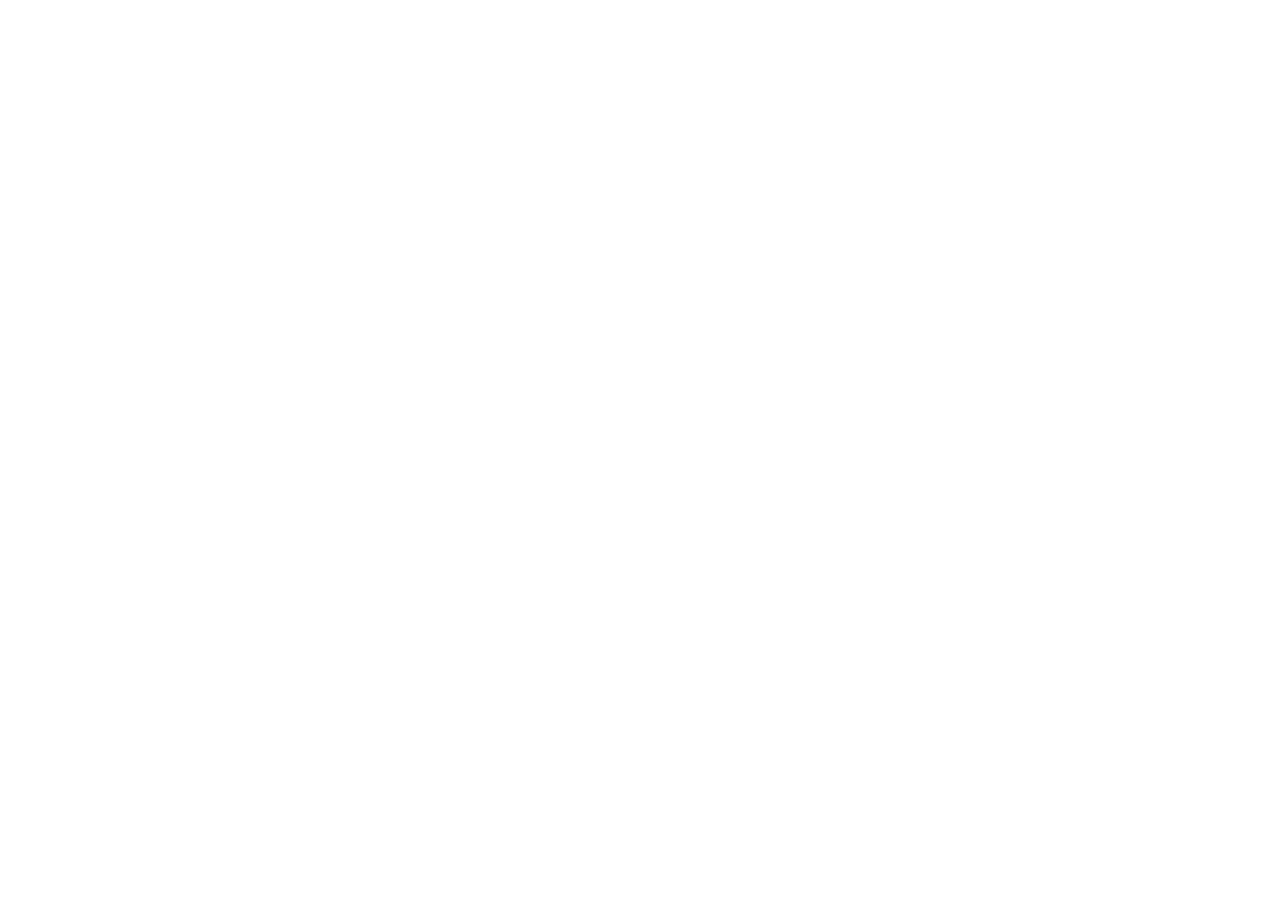
==== index.html @ af20c510 "进行初始提交" ====
<!DOCTYPE html>
<html lang="en">

<head>
    <meta charset="UTF-8">
    <meta http-equiv="X-UA-Compatible" content="IE=edge">
    <meta name="viewport" content="width=device-width, initial-scale=1.0">
    <title>Document</title>
</head>

<body>

</body>

</html>
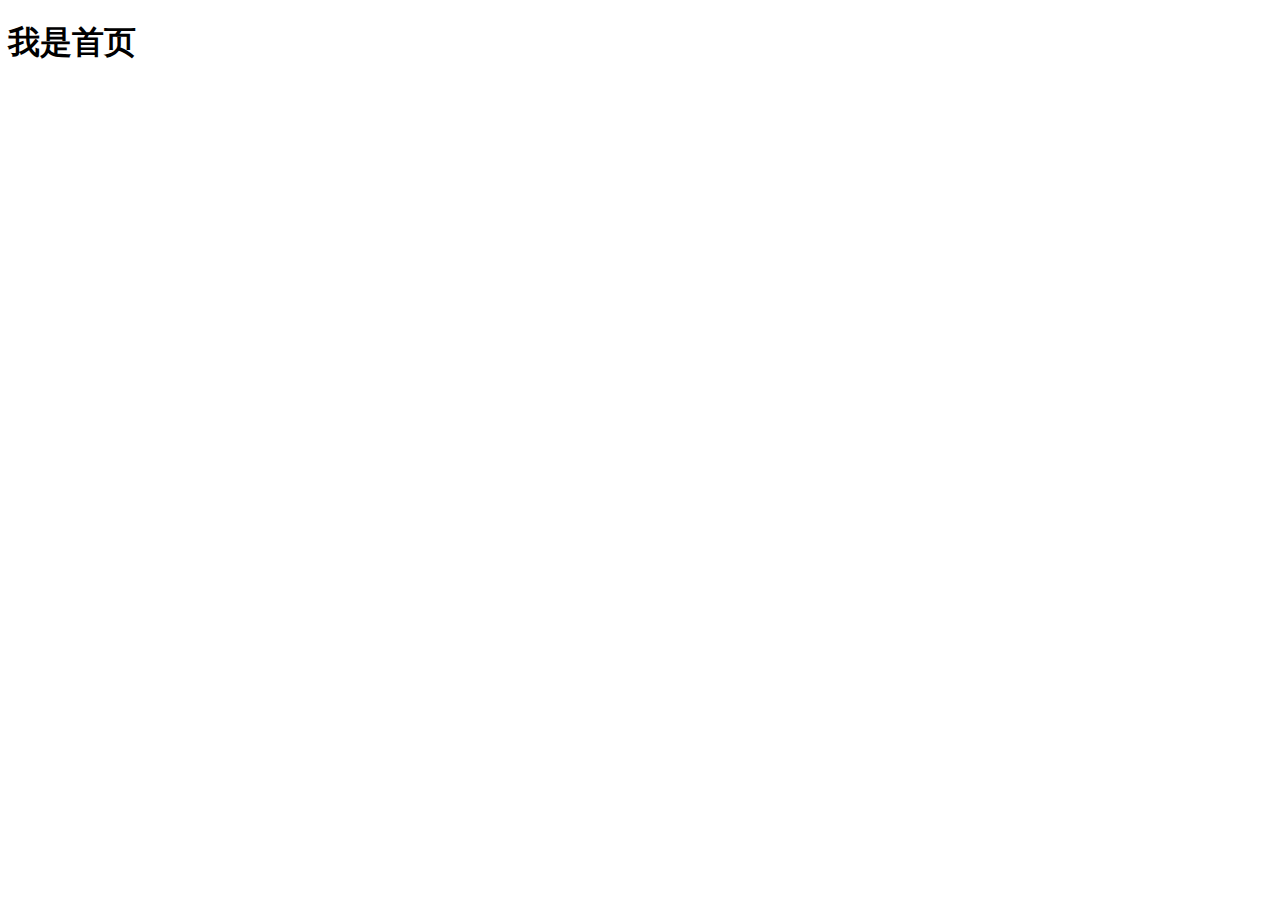
==== commit 2e72c82c: "完成了登录和注册功能" ====
--- a/index.html
+++ b/index.html
@@ -9,6 +9,7 @@
 </head>
 
 <body>
+    <h1>我是首页</h1>
 
 </body>
 
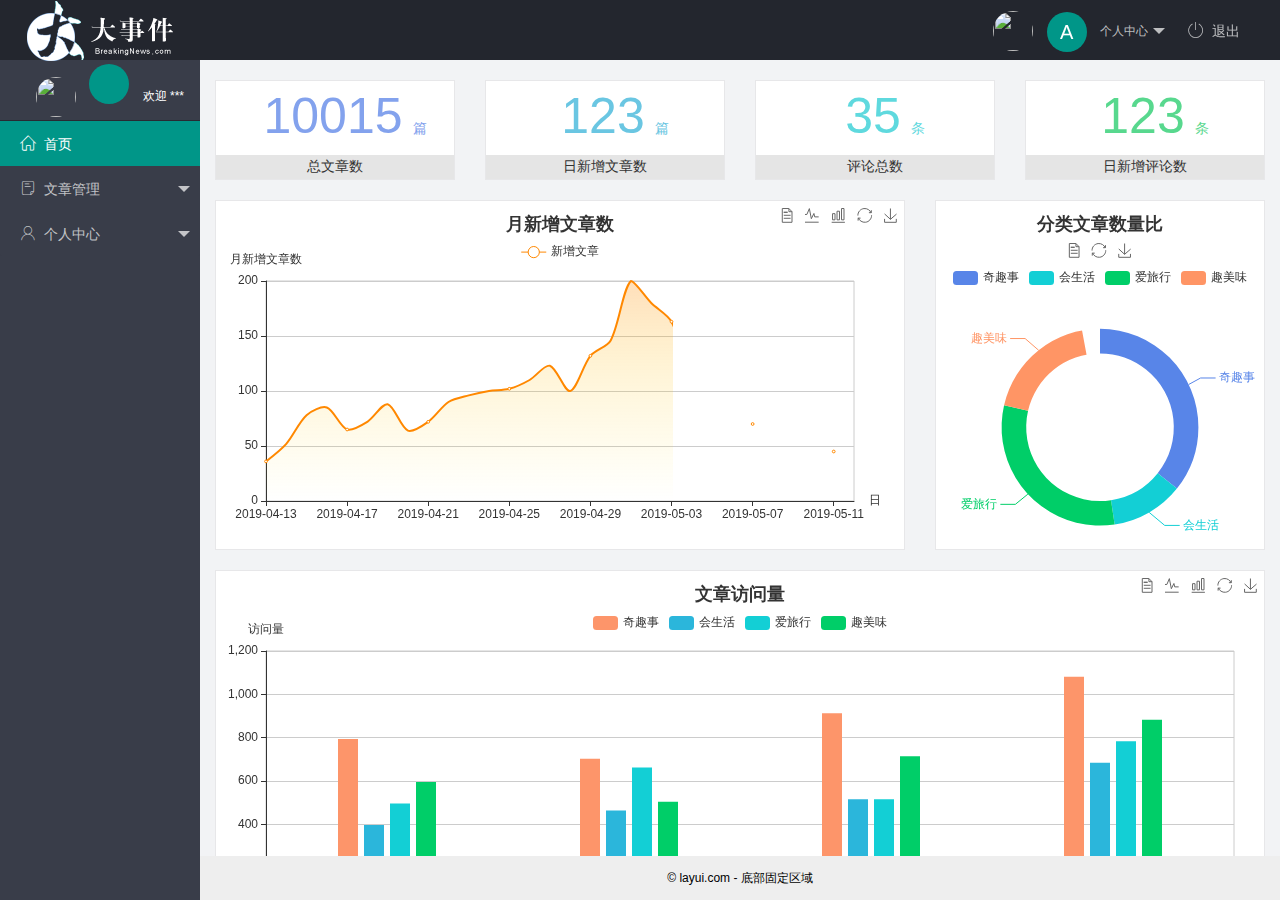
==== commit b39e46a8: "完成了首页相关功能的开发" ====
--- a/index.html
+++ b/index.html
@@ -2,15 +2,104 @@
 <html lang="en">
 
 <head>
-    <meta charset="UTF-8">
-    <meta http-equiv="X-UA-Compatible" content="IE=edge">
-    <meta name="viewport" content="width=device-width, initial-scale=1.0">
-    <title>Document</title>
+    <meta charset="UTF-8" />
+    <meta name="viewport" content="width=device-width, initial-scale=1.0" />
+    <title>后台主页</title>
+    <!-- 导入 layui 的样式表 -->
+    <link rel="stylesheet" href="/assets/lib/layui/css/layui.css" />
+    <!-- 导入第三方图标库 -->
+    <link rel="stylesheet" href="/assets/fonts/iconfont.css" />
+    <!-- 导入自己的样式表 -->
+    <link rel="stylesheet" href="/assets/css/index.css" />
 </head>
 
-<body>
-    <h1>我是首页</h1>
+<body class="layui-layout-body">
+    <div class="layui-layout layui-layout-admin">
+        <div class="layui-header">
+            <div class="layui-logo">
+                <img src="/assets/images/logo.png" alt="" />
+            </div>
+            <!-- 头部区域（可配合layui已有的水平导航） -->
+            <ul class="layui-nav layui-layout-right">
+                <li class="layui-nav-item">
+                    <a href="javascript:;" class="userinfo">
+                        <img src="http://t.cn/RCzsdCq" class="layui-nav-img" />
+                        <span class="text-avatar">A</span> 个人中心
+                    </a>
+                    <dl class="layui-nav-child">
+                        <dd><a href="">基本资料</a></dd>
+                        <dd><a href="">更换头像</a></dd>
+                        <dd><a href="">重置密码</a></dd>
+                    </dl>
+                </li>
+                <li class="layui-nav-item">
+                    <a href="javascript:;" id="btnLogout"><span class="iconfont icon-tuichu"></span>退出</a>
+                </li>
+            </ul>
+        </div>
 
+        <div class="layui-side layui-bg-black">
+            <div class="layui-side-scroll">
+                <div class="userinfo">
+                    <img src="http://t.cn/RCzsdCq" class="layui-nav-img" />
+                    <span class="text-avatar"></span>
+                    <span id="welcome">欢迎 ***</span>
+                </div>
+                <!-- 左侧导航区域（可配合layui已有的垂直导航） -->
+                <ul class="layui-nav layui-nav-tree" lay-shrink="all">
+                    <li class="layui-nav-item layui-this">
+                        <a href="/home/dashboard.html" target="fm"><span class="iconfont icon-home"></span>首页</a>
+                    </li>
+                    <li class="layui-nav-item">
+                        <a class="" href="javascript:;"><span class="iconfont icon-16"></span>文章管理</a>
+                        <dl class="layui-nav-child">
+                            <dd>
+                                <a href="javascript:;"><i class="layui-icon layui-icon-app"></i>文章类别</a>
+                            </dd>
+                            <dd>
+                                <a href="javascript:;"><i class="layui-icon layui-icon-app"></i>文章列表</a>
+                            </dd>
+                            <dd>
+                                <a href="javascript:;"><i class="layui-icon layui-icon-app"></i>发布文章</a>
+                            </dd>
+                        </dl>
+                    </li>
+                    <li class="layui-nav-item">
+                        <a href="javascript:;"><span class="iconfont icon-user"></span>个人中心</a>
+                        <dl class="layui-nav-child">
+                            <dd>
+                                <a href="javascript:;"><i class="layui-icon layui-icon-app"></i>基本资料</a>
+                            </dd>
+                            <dd>
+                                <a href="javascript:;"><i class="layui-icon layui-icon-app"></i>更换头像</a>
+                            </dd>
+                            <dd>
+                                <a href="javascript:;"><i class="layui-icon layui-icon-app"></i>重置密码</a>
+                            </dd>
+                        </dl>
+                    </li>
+                </ul>
+            </div>
+        </div>
+
+        <div class="layui-body">
+            <!-- 内容主体区域 -->
+            <iframe name="fm" src="/home/dashboard.html" frameborder="0"></iframe>
+        </div>
+
+        <div class="layui-footer">
+            <!-- 底部固定区域 -->
+            © layui.com - 底部固定区域
+        </div>
+    </div>
+    <!-- 导入 layui 的JS文件 -->
+    <script src="/assets/lib/layui/layui.all.js"></script>
+    <!-- 导入 jQuery -->
+    <script src="/assets/lib/jquery.js"></script>
+    <!-- 导入自己封装的 baseAPI -->
+    <script src="/assets/js/baseAPI.js"></script>
+    <!-- 导入自己的 js 文件 -->
+    <script src="/assets/js/index.js"></script>
 </body>
 
 </html>--- a/assets/lib/layui/css/layui.css
+++ b/assets/lib/layui/css/layui.css
@@ -0,0 +1,2 @@
+/** layui-v2.5.5 MIT License By https://www.layui.com */
+ .layui-inline,img{display:inline-block;vertical-align:middle}h1,h2,h3,h4,h5,h6{font-weight:400}.layui-edge,.layui-header,.layui-inline,.layui-main{position:relative}.layui-body,.layui-edge,.layui-elip{overflow:hidden}.layui-btn,.layui-edge,.layui-inline,img{vertical-align:middle}.layui-btn,.layui-disabled,.layui-icon,.layui-unselect{-moz-user-select:none;-webkit-user-select:none;-ms-user-select:none}.layui-elip,.layui-form-checkbox span,.layui-form-pane .layui-form-label{text-overflow:ellipsis;white-space:nowrap}.layui-breadcrumb,.layui-tree-btnGroup{visibility:hidden}blockquote,body,button,dd,div,dl,dt,form,h1,h2,h3,h4,h5,h6,input,li,ol,p,pre,td,textarea,th,ul{margin:0;padding:0;-webkit-tap-highlight-color:rgba(0,0,0,0)}a:active,a:hover{outline:0}img{border:none}li{list-style:none}table{border-collapse:collapse;border-spacing:0}h4,h5,h6{font-size:100%}button,input,optgroup,option,select,textarea{font-family:inherit;font-size:inherit;font-style:inherit;font-weight:inherit;outline:0}pre{white-space:pre-wrap;white-space:-moz-pre-wrap;white-space:-pre-wrap;white-space:-o-pre-wrap;word-wrap:break-word}body{line-height:24px;font:14px Helvetica Neue,Helvetica,PingFang SC,Tahoma,Arial,sans-serif}hr{height:1px;margin:10px 0;border:0;clear:both}a{color:#333;text-decoration:none}a:hover{color:#777}a cite{font-style:normal;*cursor:pointer}.layui-border-box,.layui-border-box *{box-sizing:border-box}.layui-box,.layui-box *{box-sizing:content-box}.layui-clear{clear:both;*zoom:1}.layui-clear:after{content:'\20';clear:both;*zoom:1;display:block;height:0}.layui-inline{*display:inline;*zoom:1}.layui-edge{display:inline-block;width:0;height:0;border-width:6px;border-style:dashed;border-color:transparent}.layui-edge-top{top:-4px;border-bottom-color:#999;border-bottom-style:solid}.layui-edge-right{border-left-color:#999;border-left-style:solid}.layui-edge-bottom{top:2px;border-top-color:#999;border-top-style:solid}.layui-edge-left{border-right-color:#999;border-right-style:solid}.layui-disabled,.layui-disabled:hover{color:#d2d2d2!important;cursor:not-allowed!important}.layui-circle{border-radius:100%}.layui-show{display:block!important}.layui-hide{display:none!important}@font-face{font-family:layui-icon;src:url(../font/iconfont.eot?v=250);src:url(../font/iconfont.eot?v=250#iefix) format('embedded-opentype'),url(../font/iconfont.woff2?v=250) format('woff2'),url(../font/iconfont.woff?v=250) format('woff'),url(../font/iconfont.ttf?v=250) format('truetype'),url(../font/iconfont.svg?v=250#layui-icon) format('svg')}.layui-icon{font-family:layui-icon!important;font-size:16px;font-style:normal;-webkit-font-smoothing:antialiased;-moz-osx-font-smoothing:grayscale}.layui-icon-reply-fill:before{content:"\e611"}.layui-icon-set-fill:before{content:"\e614"}.layui-icon-menu-fill:before{content:"\e60f"}.layui-icon-search:before{content:"\e615"}.layui-icon-share:before{content:"\e641"}.layui-icon-set-sm:before{content:"\e620"}.layui-icon-engine:before{content:"\e628"}.layui-icon-close:before{content:"\1006"}.layui-icon-close-fill:before{content:"\1007"}.layui-icon-chart-screen:before{content:"\e629"}.layui-icon-star:before{content:"\e600"}.layui-icon-circle-dot:before{content:"\e617"}.layui-icon-chat:before{content:"\e606"}.layui-icon-release:before{content:"\e609"}.layui-icon-list:before{content:"\e60a"}.layui-icon-chart:before{content:"\e62c"}.layui-icon-ok-circle:before{content:"\1005"}.layui-icon-layim-theme:before{content:"\e61b"}.layui-icon-table:before{content:"\e62d"}.layui-icon-right:before{content:"\e602"}.layui-icon-left:before{content:"\e603"}.layui-icon-cart-simple:before{content:"\e698"}.layui-icon-face-cry:before{content:"\e69c"}.layui-icon-face-smile:before{content:"\e6af"}.layui-icon-survey:before{content:"\e6b2"}.layui-icon-tree:before{content:"\e62e"}.layui-icon-upload-circle:before{content:"\e62f"}.layui-icon-add-circle:before{content:"\e61f"}.layui-icon-download-circle:before{content:"\e601"}.layui-icon-templeate-1:before{content:"\e630"}.layui-icon-util:before{content:"\e631"}.layui-icon-face-surprised:before{content:"\e664"}.layui-icon-edit:before{content:"\e642"}.layui-icon-speaker:before{content:"\e645"}.layui-icon-down:before{content:"\e61a"}.layui-icon-file:before{content:"\e621"}.layui-icon-layouts:before{content:"\e632"}.layui-icon-rate-half:before{content:"\e6c9"}.layui-icon-add-circle-fine:before{content:"\e608"}.layui-icon-prev-circle:before{content:"\e633"}.layui-icon-read:before{content:"\e705"}.layui-icon-404:before{content:"\e61c"}.layui-icon-carousel:before{content:"\e634"}.layui-icon-help:before{content:"\e607"}.layui-icon-code-circle:before{content:"\e635"}.layui-icon-water:before{content:"\e636"}.layui-icon-username:before{content:"\e66f"}.layui-icon-find-fill:before{content:"\e670"}.layui-icon-about:before{content:"\e60b"}.layui-icon-location:before{content:"\e715"}.layui-icon-up:before{content:"\e619"}.layui-icon-pause:before{content:"\e651"}.layui-icon-date:before{content:"\e637"}.layui-icon-layim-uploadfile:before{content:"\e61d"}.layui-icon-delete:before{content:"\e640"}.layui-icon-play:before{content:"\e652"}.layui-icon-top:before{content:"\e604"}.layui-icon-friends:before{content:"\e612"}.layui-icon-refresh-3:before{content:"\e9aa"}.layui-icon-ok:before{content:"\e605"}.layui-icon-layer:before{content:"\e638"}.layui-icon-face-smile-fine:before{content:"\e60c"}.layui-icon-dollar:before{content:"\e659"}.layui-icon-group:before{content:"\e613"}.layui-icon-layim-download:before{content:"\e61e"}.layui-icon-picture-fine:before{content:"\e60d"}.layui-icon-link:before{content:"\e64c"}.layui-icon-diamond:before{content:"\e735"}.layui-icon-log:before{content:"\e60e"}.layui-icon-rate-solid:before{content:"\e67a"}.layui-icon-fonts-del:before{content:"\e64f"}.layui-icon-unlink:before{content:"\e64d"}.layui-icon-fonts-clear:before{content:"\e639"}.layui-icon-triangle-r:before{content:"\e623"}.layui-icon-circle:before{content:"\e63f"}.layui-icon-radio:before{content:"\e643"}.layui-icon-align-center:before{content:"\e647"}.layui-icon-align-right:before{content:"\e648"}.layui-icon-align-left:before{content:"\e649"}.layui-icon-loading-1:before{content:"\e63e"}.layui-icon-return:before{content:"\e65c"}.layui-icon-fonts-strong:before{content:"\e62b"}.layui-icon-upload:before{content:"\e67c"}.layui-icon-dialogue:before{content:"\e63a"}.layui-icon-video:before{content:"\e6ed"}.layui-icon-headset:before{content:"\e6fc"}.layui-icon-cellphone-fine:before{content:"\e63b"}.layui-icon-add-1:before{content:"\e654"}.layui-icon-face-smile-b:before{content:"\e650"}.layui-icon-fonts-html:before{content:"\e64b"}.layui-icon-form:before{content:"\e63c"}.layui-icon-cart:before{content:"\e657"}.layui-icon-camera-fill:before{content:"\e65d"}.layui-icon-tabs:before{content:"\e62a"}.layui-icon-fonts-code:before{content:"\e64e"}.layui-icon-fire:before{content:"\e756"}.layui-icon-set:before{content:"\e716"}.layui-icon-fonts-u:before{content:"\e646"}.layui-icon-triangle-d:before{content:"\e625"}.layui-icon-tips:before{content:"\e702"}.layui-icon-picture:before{content:"\e64a"}.layui-icon-more-vertical:before{content:"\e671"}.layui-icon-flag:before{content:"\e66c"}.layui-icon-loading:before{content:"\e63d"}.layui-icon-fonts-i:before{content:"\e644"}.layui-icon-refresh-1:before{content:"\e666"}.layui-icon-rmb:before{content:"\e65e"}.layui-icon-home:before{content:"\e68e"}.layui-icon-user:before{content:"\e770"}.layui-icon-notice:before{content:"\e667"}.layui-icon-login-weibo:before{content:"\e675"}.layui-icon-voice:before{content:"\e688"}.layui-icon-upload-drag:before{content:"\e681"}.layui-icon-login-qq:before{content:"\e676"}.layui-icon-snowflake:before{content:"\e6b1"}.layui-icon-file-b:before{content:"\e655"}.layui-icon-template:before{content:"\e663"}.layui-icon-auz:before{content:"\e672"}.layui-icon-console:before{content:"\e665"}.layui-icon-app:before{content:"\e653"}.layui-icon-prev:before{content:"\e65a"}.layui-icon-website:before{content:"\e7ae"}.layui-icon-next:before{content:"\e65b"}.layui-icon-component:before{content:"\e857"}.layui-icon-more:before{content:"\e65f"}.layui-icon-login-wechat:before{content:"\e677"}.layui-icon-shrink-right:before{content:"\e668"}.layui-icon-spread-left:before{content:"\e66b"}.layui-icon-camera:before{content:"\e660"}.layui-icon-note:before{content:"\e66e"}.layui-icon-refresh:before{content:"\e669"}.layui-icon-female:before{content:"\e661"}.layui-icon-male:before{content:"\e662"}.layui-icon-password:before{content:"\e673"}.layui-icon-senior:before{content:"\e674"}.layui-icon-theme:before{content:"\e66a"}.layui-icon-tread:before{content:"\e6c5"}.layui-icon-praise:before{content:"\e6c6"}.layui-icon-star-fill:before{content:"\e658"}.layui-icon-rate:before{content:"\e67b"}.layui-icon-template-1:before{content:"\e656"}.layui-icon-vercode:before{content:"\e679"}.layui-icon-cellphone:before{content:"\e678"}.layui-icon-screen-full:before{content:"\e622"}.layui-icon-screen-restore:before{content:"\e758"}.layui-icon-cols:before{content:"\e610"}.layui-icon-export:before{content:"\e67d"}.layui-icon-print:before{content:"\e66d"}.layui-icon-slider:before{content:"\e714"}.layui-icon-addition:before{content:"\e624"}.layui-icon-subtraction:before{content:"\e67e"}.layui-icon-service:before{content:"\e626"}.layui-icon-transfer:before{content:"\e691"}.layui-main{width:1140px;margin:0 auto}.layui-header{z-index:1000;height:60px}.layui-header a:hover{transition:all .5s;-webkit-transition:all .5s}.layui-side{position:fixed;left:0;top:0;bottom:0;z-index:999;width:200px;overflow-x:hidden}.layui-side-scroll{position:relative;width:220px;height:100%;overflow-x:hidden}.layui-body{position:absolute;left:200px;right:0;top:0;bottom:0;z-index:998;width:auto;overflow-y:auto;box-sizing:border-box}.layui-layout-body{overflow:hidden}.layui-layout-admin .layui-header{background-color:#23262E}.layui-layout-admin .layui-side{top:60px;width:200px;overflow-x:hidden}.layui-layout-admin .layui-body{position:fixed;top:60px;bottom:44px}.layui-layout-admin .layui-main{width:auto;margin:0 15px}.layui-layout-admin .layui-footer{position:fixed;left:200px;right:0;bottom:0;height:44px;line-height:44px;padding:0 15px;background-color:#eee}.layui-layout-admin .layui-logo{position:absolute;left:0;top:0;width:200px;height:100%;line-height:60px;text-align:center;color:#009688;font-size:16px}.layui-layout-admin .layui-header .layui-nav{background:0 0}.layui-layout-left{position:absolute!important;left:200px;top:0}.layui-layout-right{position:absolute!important;right:0;top:0}.layui-container{position:relative;margin:0 auto;padding:0 15px;box-sizing:border-box}.layui-fluid{position:relative;margin:0 auto;padding:0 15px}.layui-row:after,.layui-row:before{content:'';display:block;clear:both}.layui-col-lg1,.layui-col-lg10,.layui-col-lg11,.layui-col-lg12,.layui-col-lg2,.layui-col-lg3,.layui-col-lg4,.layui-col-lg5,.layui-col-lg6,.layui-col-lg7,.layui-col-lg8,.layui-col-lg9,.layui-col-md1,.layui-col-md10,.layui-col-md11,.layui-col-md12,.layui-col-md2,.layui-col-md3,.layui-col-md4,.layui-col-md5,.layui-col-md6,.layui-col-md7,.layui-col-md8,.layui-col-md9,.layui-col-sm1,.layui-col-sm10,.layui-col-sm11,.layui-col-sm12,.layui-col-sm2,.layui-col-sm3,.layui-col-sm4,.layui-col-sm5,.layui-col-sm6,.layui-col-sm7,.layui-col-sm8,.layui-col-sm9,.layui-col-xs1,.layui-col-xs10,.layui-col-xs11,.layui-col-xs12,.layui-col-xs2,.layui-col-xs3,.layui-col-xs4,.layui-col-xs5,.layui-col-xs6,.layui-col-xs7,.layui-col-xs8,.layui-col-xs9{position:relative;display:block;box-sizing:border-box}.layui-col-xs1,.layui-col-xs10,.layui-col-xs11,.layui-col-xs12,.layui-col-xs2,.layui-col-xs3,.layui-col-xs4,.layui-col-xs5,.layui-col-xs6,.layui-col-xs7,.layui-col-xs8,.layui-col-xs9{float:left}.layui-col-xs1{width:8.33333333%}.layui-col-xs2{width:16.66666667%}.layui-col-xs3{width:25%}.layui-col-xs4{width:33.33333333%}.layui-col-xs5{width:41.66666667%}.layui-col-xs6{width:50%}.layui-col-xs7{width:58.33333333%}.layui-col-xs8{width:66.66666667%}.layui-col-xs9{width:75%}.layui-col-xs10{width:83.33333333%}.layui-col-xs11{width:91.66666667%}.layui-col-xs12{width:100%}.layui-col-xs-offset1{margin-left:8.33333333%}.layui-col-xs-offset2{margin-left:16.66666667%}.layui-col-xs-offset3{margin-left:25%}.layui-col-xs-offset4{margin-left:33.33333333%}.layui-col-xs-offset5{margin-left:41.66666667%}.layui-col-xs-offset6{margin-left:50%}.layui-col-xs-offset7{margin-left:58.33333333%}.layui-col-xs-offset8{margin-left:66.66666667%}.layui-col-xs-offset9{margin-left:75%}.layui-col-xs-offset10{margin-left:83.33333333%}.layui-col-xs-offset11{margin-left:91.66666667%}.layui-col-xs-offset12{margin-left:100%}@media screen and (max-width:768px){.layui-hide-xs{display:none!important}.layui-show-xs-block{display:block!important}.layui-show-xs-inline{display:inline!important}.layui-show-xs-inline-block{display:inline-block!important}}@media screen and (min-width:768px){.layui-container{width:750px}.layui-hide-sm{display:none!important}.layui-show-sm-block{display:block!important}.layui-show-sm-inline{display:inline!important}.layui-show-sm-inline-block{display:inline-block!important}.layui-col-sm1,.layui-col-sm10,.layui-col-sm11,.layui-col-sm12,.layui-col-sm2,.layui-col-sm3,.layui-col-sm4,.layui-col-sm5,.layui-col-sm6,.layui-col-sm7,.layui-col-sm8,.layui-col-sm9{float:left}.layui-col-sm1{width:8.33333333%}.layui-col-sm2{width:16.66666667%}.layui-col-sm3{width:25%}.layui-col-sm4{width:33.33333333%}.layui-col-sm5{width:41.66666667%}.layui-col-sm6{width:50%}.layui-col-sm7{width:58.33333333%}.layui-col-sm8{width:66.66666667%}.layui-col-sm9{width:75%}.layui-col-sm10{width:83.33333333%}.layui-col-sm11{width:91.66666667%}.layui-col-sm12{width:100%}.layui-col-sm-offset1{margin-left:8.33333333%}.layui-col-sm-offset2{margin-left:16.66666667%}.layui-col-sm-offset3{margin-left:25%}.layui-col-sm-offset4{margin-left:33.33333333%}.layui-col-sm-offset5{margin-left:41.66666667%}.layui-col-sm-offset6{margin-left:50%}.layui-col-sm-offset7{margin-left:58.33333333%}.layui-col-sm-offset8{margin-left:66.66666667%}.layui-col-sm-offset9{margin-left:75%}.layui-col-sm-offset10{margin-left:83.33333333%}.layui-col-sm-offset11{margin-left:91.66666667%}.layui-col-sm-offset12{margin-left:100%}}@media screen and (min-width:992px){.layui-container{width:970px}.layui-hide-md{display:none!important}.layui-show-md-block{display:block!important}.layui-show-md-inline{display:inline!important}.layui-show-md-inline-block{display:inline-block!important}.layui-col-md1,.layui-col-md10,.layui-col-md11,.layui-col-md12,.layui-col-md2,.layui-col-md3,.layui-col-md4,.layui-col-md5,.layui-col-md6,.layui-col-md7,.layui-col-md8,.layui-col-md9{float:left}.layui-col-md1{width:8.33333333%}.layui-col-md2{width:16.66666667%}.layui-col-md3{width:25%}.layui-col-md4{width:33.33333333%}.layui-col-md5{width:41.66666667%}.layui-col-md6{width:50%}.layui-col-md7{width:58.33333333%}.layui-col-md8{width:66.66666667%}.layui-col-md9{width:75%}.layui-col-md10{width:83.33333333%}.layui-col-md11{width:91.66666667%}.layui-col-md12{width:100%}.layui-col-md-offset1{margin-left:8.33333333%}.layui-col-md-offset2{margin-left:16.66666667%}.layui-col-md-offset3{margin-left:25%}.layui-col-md-offset4{margin-left:33.33333333%}.layui-col-md-offset5{margin-left:41.66666667%}.layui-col-md-offset6{margin-left:50%}.layui-col-md-offset7{margin-left:58.33333333%}.layui-col-md-offset8{margin-left:66.66666667%}.layui-col-md-offset9{margin-left:75%}.layui-col-md-offset10{margin-left:83.33333333%}.layui-col-md-offset11{margin-left:91.66666667%}.layui-col-md-offset12{margin-left:100%}}@media screen and (min-width:1200px){.layui-container{width:1170px}.layui-hide-lg{display:none!important}.layui-show-lg-block{display:block!important}.layui-show-lg-inline{display:inline!important}.layui-show-lg-inline-block{display:inline-block!important}.layui-col-lg1,.layui-col-lg10,.layui-col-lg11,.layui-col-lg12,.layui-col-lg2,.layui-col-lg3,.layui-col-lg4,.layui-col-lg5,.layui-col-lg6,.layui-col-lg7,.layui-col-lg8,.layui-col-lg9{float:left}.layui-col-lg1{width:8.33333333%}.layui-col-lg2{width:16.66666667%}.layui-col-lg3{width:25%}.layui-col-lg4{width:33.33333333%}.layui-col-lg5{width:41.66666667%}.layui-col-lg6{width:50%}.layui-col-lg7{width:58.33333333%}.layui-col-lg8{width:66.66666667%}.layui-col-lg9{width:75%}.layui-col-lg10{width:83.33333333%}.layui-col-lg11{width:91.66666667%}.layui-col-lg12{width:100%}.layui-col-lg-offset1{margin-left:8.33333333%}.layui-col-lg-offset2{margin-left:16.66666667%}.layui-col-lg-offset3{margin-left:25%}.layui-col-lg-offset4{margin-left:33.33333333%}.layui-col-lg-offset5{margin-left:41.66666667%}.layui-col-lg-offset6{margin-left:50%}.layui-col-lg-offset7{margin-left:58.33333333%}.layui-col-lg-offset8{margin-left:66.66666667%}.layui-col-lg-offset9{margin-left:75%}.layui-col-lg-offset10{margin-left:83.33333333%}.layui-col-lg-offset11{margin-left:91.66666667%}.layui-col-lg-offset12{margin-left:100%}}.layui-col-space1{margin:-.5px}.layui-col-space1>*{padding:.5px}.layui-col-space3{margin:-1.5px}.layui-col-space3>*{padding:1.5px}.layui-col-space5{margin:-2.5px}.layui-col-space5>*{padding:2.5px}.layui-col-space8{margin:-3.5px}.layui-col-space8>*{padding:3.5px}.layui-col-space10{margin:-5px}.layui-col-space10>*{padding:5px}.layui-col-space12{margin:-6px}.layui-col-space12>*{padding:6px}.layui-col-space15{margin:-7.5px}.layui-col-space15>*{padding:7.5px}.layui-col-space18{margin:-9px}.layui-col-space18>*{padding:9px}.layui-col-space20{margin:-10px}.layui-col-space20>*{padding:10px}.layui-col-space22{margin:-11px}.layui-col-space22>*{padding:11px}.layui-col-space25{margin:-12.5px}.layui-col-space25>*{padding:12.5px}.layui-col-space30{margin:-15px}.layui-col-space30>*{padding:15px}.layui-btn,.layui-input,.layui-select,.layui-textarea,.layui-upload-button{outline:0;-webkit-appearance:none;transition:all .3s;-webkit-transition:all .3s;box-sizing:border-box}.layui-elem-quote{margin-bottom:10px;padding:15px;line-height:22px;border-left:5px solid #009688;border-radius:0 2px 2px 0;background-color:#f2f2f2}.layui-quote-nm{border-style:solid;border-width:1px 1px 1px 5px;background:0 0}.layui-elem-field{margin-bottom:10px;padding:0;border-width:1px;border-style:solid}.layui-elem-field legend{margin-left:20px;padding:0 10px;font-size:20px;font-weight:300}.layui-field-title{margin:10px 0 20px;border-width:1px 0 0}.layui-field-box{padding:10px 15px}.layui-field-title .layui-field-box{padding:10px 0}.layui-progress{position:relative;height:6px;border-radius:20px;background-color:#e2e2e2}.layui-progress-bar{position:absolute;left:0;top:0;width:0;max-width:100%;height:6px;border-radius:20px;text-align:right;background-color:#5FB878;transition:all .3s;-webkit-transition:all .3s}.layui-progress-big,.layui-progress-big .layui-progress-bar{height:18px;line-height:18px}.layui-progress-text{position:relative;top:-20px;line-height:18px;font-size:12px;color:#666}.layui-progress-big .layui-progress-text{position:static;padding:0 10px;color:#fff}.layui-collapse{border-width:1px;border-style:solid;border-radius:2px}.layui-colla-content,.layui-colla-item{border-top-width:1px;border-top-style:solid}.layui-colla-item:first-child{border-top:none}.layui-colla-title{position:relative;height:42px;line-height:42px;padding:0 15px 0 35px;color:#333;background-color:#f2f2f2;cursor:pointer;font-size:14px;overflow:hidden}.layui-colla-content{display:none;padding:10px 15px;line-height:22px;color:#666}.layui-colla-icon{position:absolute;left:15px;top:0;font-size:14px}.layui-card{margin-bottom:15px;border-radius:2px;background-color:#fff;box-shadow:0 1px 2px 0 rgba(0,0,0,.05)}.layui-card:last-child{margin-bottom:0}.layui-card-header{position:relative;height:42px;line-height:42px;padding:0 15px;border-bottom:1px solid #f6f6f6;color:#333;border-radius:2px 2px 0 0;font-size:14px}.layui-bg-black,.layui-bg-blue,.layui-bg-cyan,.layui-bg-green,.layui-bg-orange,.layui-bg-red{color:#fff!important}.layui-card-body{position:relative;padding:10px 15px;line-height:24px}.layui-card-body[pad15]{padding:15px}.layui-card-body[pad20]{padding:20px}.layui-card-body .layui-table{margin:5px 0}.layui-card .layui-tab{margin:0}.layui-panel-window{position:relative;padding:15px;border-radius:0;border-top:5px solid #E6E6E6;background-color:#fff}.layui-auxiliar-moving{position:fixed;left:0;right:0;top:0;bottom:0;width:100%;height:100%;background:0 0;z-index:9999999999}.layui-form-label,.layui-form-mid,.layui-form-select,.layui-input-block,.layui-input-inline,.layui-textarea{position:relative}.layui-bg-red{background-color:#FF5722!important}.layui-bg-orange{background-color:#FFB800!important}.layui-bg-green{background-color:#009688!important}.layui-bg-cyan{background-color:#2F4056!important}.layui-bg-blue{background-color:#1E9FFF!important}.layui-bg-black{background-color:#393D49!important}.layui-bg-gray{background-color:#eee!important;color:#666!important}.layui-badge-rim,.layui-colla-content,.layui-colla-item,.layui-collapse,.layui-elem-field,.layui-form-pane .layui-form-item[pane],.layui-form-pane .layui-form-label,.layui-input,.layui-layedit,.layui-layedit-tool,.layui-quote-nm,.layui-select,.layui-tab-bar,.layui-tab-card,.layui-tab-title,.layui-tab-title .layui-this:after,.layui-textarea{border-color:#e6e6e6}.layui-timeline-item:before,hr{background-color:#e6e6e6}.layui-text{line-height:22px;font-size:14px;color:#666}.layui-text h1,.layui-text h2,.layui-text h3{font-weight:500;color:#333}.layui-text h1{font-size:30px}.layui-text h2{font-size:24px}.layui-text h3{font-size:18px}.layui-text a:not(.layui-btn){color:#01AAED}.layui-text a:not(.layui-btn):hover{text-decoration:underline}.layui-text ul{padding:5px 0 5px 15px}.layui-text ul li{margin-top:5px;list-style-type:disc}.layui-text em,.layui-word-aux{color:#999!important;padding:0 5px!important}.layui-btn{display:inline-block;height:38px;line-height:38px;padding:0 18px;background-color:#009688;color:#fff;white-space:nowrap;text-align:center;font-size:14px;border:none;border-radius:2px;cursor:pointer}.layui-btn:hover{opacity:.8;filter:alpha(opacity=80);color:#fff}.layui-btn:active{opacity:1;filter:alpha(opacity=100)}.layui-btn+.layui-btn{margin-left:10px}.layui-btn-container{font-size:0}.layui-btn-container .layui-btn{margin-right:10px;margin-bottom:10px}.layui-btn-container .layui-btn+.layui-btn{margin-left:0}.layui-table .layui-btn-container .layui-btn{margin-bottom:9px}.layui-btn-radius{border-radius:100px}.layui-btn .layui-icon{margin-right:3px;font-size:18px;vertical-align:bottom;vertical-align:middle\9}.layui-btn-primary{border:1px solid #C9C9C9;background-color:#fff;color:#555}.layui-btn-primary:hover{border-color:#009688;color:#333}.layui-btn-normal{background-color:#1E9FFF}.layui-btn-warm{background-color:#FFB800}.layui-btn-danger{background-color:#FF5722}.layui-btn-checked{background-color:#5FB878}.layui-btn-disabled,.layui-btn-disabled:active,.layui-btn-disabled:hover{border:1px solid #e6e6e6;background-color:#FBFBFB;color:#C9C9C9;cursor:not-allowed;opacity:1}.layui-btn-lg{height:44px;line-height:44px;padding:0 25px;font-size:16px}.layui-btn-sm{height:30px;line-height:30px;padding:0 10px;font-size:12px}.layui-btn-sm i{font-size:16px!important}.layui-btn-xs{height:22px;line-height:22px;padding:0 5px;font-size:12px}.layui-btn-xs i{font-size:14px!important}.layui-btn-group{display:inline-block;vertical-align:middle;font-size:0}.layui-btn-group .layui-btn{margin-left:0!important;margin-right:0!important;border-left:1px solid rgba(255,255,255,.5);border-radius:0}.layui-btn-group .layui-btn-primary{border-left:none}.layui-btn-group .layui-btn-primary:hover{border-color:#C9C9C9;color:#009688}.layui-btn-group .layui-btn:first-child{border-left:none;border-radius:2px 0 0 2px}.layui-btn-group .layui-btn-primary:first-child{border-left:1px solid #c9c9c9}.layui-btn-group .layui-btn:last-child{border-radius:0 2px 2px 0}.layui-btn-group .layui-btn+.layui-btn{margin-left:0}.layui-btn-group+.layui-btn-group{margin-left:10px}.layui-btn-fluid{width:100%}.layui-input,.layui-select,.layui-textarea{height:38px;line-height:1.3;line-height:38px\9;border-width:1px;border-style:solid;background-color:#fff;border-radius:2px}.layui-input::-webkit-input-placeholder,.layui-select::-webkit-input-placeholder,.layui-textarea::-webkit-input-placeholder{line-height:1.3}.layui-input,.layui-textarea{display:block;width:100%;padding-left:10px}.layui-input:hover,.layui-textarea:hover{border-color:#D2D2D2!important}.layui-input:focus,.layui-textarea:focus{border-color:#C9C9C9!important}.layui-textarea{min-height:100px;height:auto;line-height:20px;padding:6px 10px;resize:vertical}.layui-select{padding:0 10px}.layui-form input[type=checkbox],.layui-form input[type=radio],.layui-form select{display:none}.layui-form [lay-ignore]{display:initial}.layui-form-item{margin-bottom:15px;clear:both;*zoom:1}.layui-form-item:after{content:'\20';clear:both;*zoom:1;display:block;height:0}.layui-form-label{float:left;display:block;padding:9px 15px;width:80px;font-weight:400;line-height:20px;text-align:right}.layui-form-label-col{display:block;float:none;padding:9px 0;line-height:20px;text-align:left}.layui-form-item .layui-inline{margin-bottom:5px;margin-right:10px}.layui-input-block{margin-left:110px;min-height:36px}.layui-input-inline{display:inline-block;vertical-align:middle}.layui-form-item .layui-input-inline{float:left;width:190px;margin-right:10px}.layui-form-text .layui-input-inline{width:auto}.layui-form-mid{float:left;display:block;padding:9px 0!important;line-height:20px;margin-right:10px}.layui-form-danger+.layui-form-select .layui-input,.layui-form-danger:focus{border-color:#FF5722!important}.layui-form-select .layui-input{padding-right:30px;cursor:pointer}.layui-form-select .layui-edge{position:absolute;right:10px;top:50%;margin-top:-3px;cursor:pointer;border-width:6px;border-top-color:#c2c2c2;border-top-style:solid;transition:all .3s;-webkit-transition:all .3s}.layui-form-select dl{display:none;position:absolute;left:0;top:42px;padding:5px 0;z-index:899;min-width:100%;border:1px solid #d2d2d2;max-height:300px;overflow-y:auto;background-color:#fff;border-radius:2px;box-shadow:0 2px 4px rgba(0,0,0,.12);box-sizing:border-box}.layui-form-select dl dd,.layui-form-select dl dt{padding:0 10px;line-height:36px;white-space:nowrap;overflow:hidden;text-overflow:ellipsis}.layui-form-select dl dt{font-size:12px;color:#999}.layui-form-select dl dd{cursor:pointer}.layui-form-select dl dd:hover{background-color:#f2f2f2;-webkit-transition:.5s all;transition:.5s all}.layui-form-select .layui-select-group dd{padding-left:20px}.layui-form-select dl dd.layui-select-tips{padding-left:10px!important;color:#999}.layui-form-select dl dd.layui-this{background-color:#5FB878;color:#fff}.layui-form-checkbox,.layui-form-select dl dd.layui-disabled{background-color:#fff}.layui-form-selected dl{display:block}.layui-form-checkbox,.layui-form-checkbox *,.layui-form-switch{display:inline-block;vertical-align:middle}.layui-form-selected .layui-edge{margin-top:-9px;-webkit-transform:rotate(180deg);transform:rotate(180deg);margin-top:-3px\9}:root .layui-form-selected .layui-edge{margin-top:-9px\0/IE9}.layui-form-selectup dl{top:auto;bottom:42px}.layui-select-none{margin:5px 0;text-align:center;color:#999}.layui-select-disabled .layui-disabled{border-color:#eee!important}.layui-select-disabled .layui-edge{border-top-color:#d2d2d2}.layui-form-checkbox{position:relative;height:30px;line-height:30px;margin-right:10px;padding-right:30px;cursor:pointer;font-size:0;-webkit-transition:.1s linear;transition:.1s linear;box-sizing:border-box}.layui-form-checkbox span{padding:0 10px;height:100%;font-size:14px;border-radius:2px 0 0 2px;background-color:#d2d2d2;color:#fff;overflow:hidden}.layui-form-checkbox:hover span{background-color:#c2c2c2}.layui-form-checkbox i{position:absolute;right:0;top:0;width:30px;height:28px;border:1px solid #d2d2d2;border-left:none;border-radius:0 2px 2px 0;color:#fff;font-size:20px;text-align:center}.layui-form-checkbox:hover i{border-color:#c2c2c2;color:#c2c2c2}.layui-form-checked,.layui-form-checked:hover{border-color:#5FB878}.layui-form-checked span,.layui-form-checked:hover span{background-color:#5FB878}.layui-form-checked i,.layui-form-checked:hover i{color:#5FB878}.layui-form-item .layui-form-checkbox{margin-top:4px}.layui-form-checkbox[lay-skin=primary]{height:auto!important;line-height:normal!important;min-width:18px;min-height:18px;border:none!important;margin-right:0;padding-left:28px;padding-right:0;background:0 0}.layui-form-checkbox[lay-skin=primary] span{padding-left:0;padding-right:15px;line-height:18px;background:0 0;color:#666}.layui-form-checkbox[lay-skin=primary] i{right:auto;left:0;width:16px;height:16px;line-height:16px;border:1px solid #d2d2d2;font-size:12px;border-radius:2px;background-color:#fff;-webkit-transition:.1s linear;transition:.1s linear}.layui-form-checkbox[lay-skin=primary]:hover i{border-color:#5FB878;color:#fff}.layui-form-checked[lay-skin=primary] i{border-color:#5FB878!important;background-color:#5FB878;color:#fff}.layui-checkbox-disbaled[lay-skin=primary] span{background:0 0!important;color:#c2c2c2}.layui-checkbox-disbaled[lay-skin=primary]:hover i{border-color:#d2d2d2}.layui-form-item .layui-form-checkbox[lay-skin=primary]{margin-top:10px}.layui-form-switch{position:relative;height:22px;line-height:22px;min-width:35px;padding:0 5px;margin-top:8px;border:1px solid #d2d2d2;border-radius:20px;cursor:pointer;background-color:#fff;-webkit-transition:.1s linear;transition:.1s linear}.layui-form-switch i{position:absolute;left:5px;top:3px;width:16px;height:16px;border-radius:20px;background-color:#d2d2d2;-webkit-transition:.1s linear;transition:.1s linear}.layui-form-switch em{position:relative;top:0;width:25px;margin-left:21px;padding:0!important;text-align:center!important;color:#999!important;font-style:normal!important;font-size:12px}.layui-form-onswitch{border-color:#5FB878;background-color:#5FB878}.layui-checkbox-disbaled,.layui-checkbox-disbaled i{border-color:#e2e2e2!important}.layui-form-onswitch i{left:100%;margin-left:-21px;background-color:#fff}.layui-form-onswitch em{margin-left:5px;margin-right:21px;color:#fff!important}.layui-checkbox-disbaled span{background-color:#e2e2e2!important}.layui-checkbox-disbaled:hover i{color:#fff!important}[lay-radio]{display:none}.layui-form-radio,.layui-form-radio *{display:inline-block;vertical-align:middle}.layui-form-radio{line-height:28px;margin:6px 10px 0 0;padding-right:10px;cursor:pointer;font-size:0}.layui-form-radio *{font-size:14px}.layui-form-radio>i{margin-right:8px;font-size:22px;color:#c2c2c2}.layui-form-radio>i:hover,.layui-form-radioed>i{color:#5FB878}.layui-radio-disbaled>i{color:#e2e2e2!important}.layui-form-pane .layui-form-label{width:110px;padding:8px 15px;height:38px;line-height:20px;border-width:1px;border-style:solid;border-radius:2px 0 0 2px;text-align:center;background-color:#FBFBFB;overflow:hidden;box-sizing:border-box}.layui-form-pane .layui-input-inline{margin-left:-1px}.layui-form-pane .layui-input-block{margin-left:110px;left:-1px}.layui-form-pane .layui-input{border-radius:0 2px 2px 0}.layui-form-pane .layui-form-text .layui-form-label{float:none;width:100%;border-radius:2px;box-sizing:border-box;text-align:left}.layui-form-pane .layui-form-text .layui-input-inline{display:block;margin:0;top:-1px;clear:both}.layui-form-pane .layui-form-text .layui-input-block{margin:0;left:0;top:-1px}.layui-form-pane .layui-form-text .layui-textarea{min-height:100px;border-radius:0 0 2px 2px}.layui-form-pane .layui-form-checkbox{margin:4px 0 4px 10px}.layui-form-pane .layui-form-radio,.layui-form-pane .layui-form-switch{margin-top:6px;margin-left:10px}.layui-form-pane .layui-form-item[pane]{position:relative;border-width:1px;border-style:solid}.layui-form-pane .layui-form-item[pane] .layui-form-label{position:absolute;left:0;top:0;height:100%;border-width:0 1px 0 0}.layui-form-pane .layui-form-item[pane] .layui-input-inline{margin-left:110px}@media screen and (max-width:450px){.layui-form-item .layui-form-label{text-overflow:ellipsis;overflow:hidden;white-space:nowrap}.layui-form-item .layui-inline{display:block;margin-right:0;margin-bottom:20px;clear:both}.layui-form-item .layui-inline:after{content:'\20';clear:both;display:block;height:0}.layui-form-item .layui-input-inline{display:block;float:none;left:-3px;width:auto;margin:0 0 10px 112px}.layui-form-item .layui-input-inline+.layui-form-mid{margin-left:110px;top:-5px;padding:0}.layui-form-item .layui-form-checkbox{margin-right:5px;margin-bottom:5px}}.layui-layedit{border-width:1px;border-style:solid;border-radius:2px}.layui-layedit-tool{padding:3px 5px;border-bottom-width:1px;border-bottom-style:solid;font-size:0}.layedit-tool-fixed{position:fixed;top:0;border-top:1px solid #e2e2e2}.layui-layedit-tool .layedit-tool-mid,.layui-layedit-tool .layui-icon{display:inline-block;vertical-align:middle;text-align:center;font-size:14px}.layui-layedit-tool .layui-icon{position:relative;width:32px;height:30px;line-height:30px;margin:3px 5px;color:#777;cursor:pointer;border-radius:2px}.layui-layedit-tool .layui-icon:hover{color:#393D49}.layui-layedit-tool .layui-icon:active{color:#000}.layui-layedit-tool .layedit-tool-active{background-color:#e2e2e2;color:#000}.layui-layedit-tool .layui-disabled,.layui-layedit-tool .layui-disabled:hover{color:#d2d2d2;cursor:not-allowed}.layui-layedit-tool .layedit-tool-mid{width:1px;height:18px;margin:0 10px;background-color:#d2d2d2}.layedit-tool-html{width:50px!important;font-size:30px!important}.layedit-tool-b,.layedit-tool-code,.layedit-tool-help{font-size:16px!important}.layedit-tool-d,.layedit-tool-face,.layedit-tool-image,.layedit-tool-unlink{font-size:18px!important}.layedit-tool-image input{position:absolute;font-size:0;left:0;top:0;width:100%;height:100%;opacity:.01;filter:Alpha(opacity=1);cursor:pointer}.layui-layedit-iframe iframe{display:block;width:100%}#LAY_layedit_code{overflow:hidden}.layui-laypage{display:inline-block;*display:inline;*zoom:1;vertical-align:middle;margin:10px 0;font-size:0}.layui-laypage>a:first-child,.layui-laypage>a:first-child em{border-radius:2px 0 0 2px}.layui-laypage>a:last-child,.layui-laypage>a:last-child em{border-radius:0 2px 2px 0}.layui-laypage>:first-child{margin-left:0!important}.layui-laypage>:last-child{margin-right:0!important}.layui-laypage a,.layui-laypage button,.layui-laypage input,.layui-laypage select,.layui-laypage span{border:1px solid #e2e2e2}.layui-laypage a,.layui-laypage span{display:inline-block;*display:inline;*zoom:1;vertical-align:middle;padding:0 15px;height:28px;line-height:28px;margin:0 -1px 5px 0;background-color:#fff;color:#333;font-size:12px}.layui-flow-more a *,.layui-laypage input,.layui-table-view select[lay-ignore]{display:inline-block}.layui-laypage a:hover{color:#009688}.layui-laypage em{font-style:normal}.layui-laypage .layui-laypage-spr{color:#999;font-weight:700}.layui-laypage a{text-decoration:none}.layui-laypage .layui-laypage-curr{position:relative}.layui-laypage .layui-laypage-curr em{position:relative;color:#fff}.layui-laypage .layui-laypage-curr .layui-laypage-em{position:absolute;left:-1px;top:-1px;padding:1px;width:100%;height:100%;background-color:#009688}.layui-laypage-em{border-radius:2px}.layui-laypage-next em,.layui-laypage-prev em{font-family:Sim sun;font-size:16px}.layui-laypage .layui-laypage-count,.layui-laypage .layui-laypage-limits,.layui-laypage .layui-laypage-refresh,.layui-laypage .layui-laypage-skip{margin-left:10px;margin-right:10px;padding:0;border:none}.layui-laypage .layui-laypage-limits,.layui-laypage .layui-laypage-refresh{vertical-align:top}.layui-laypage .layui-laypage-refresh i{font-size:18px;cursor:pointer}.layui-laypage select{height:22px;padding:3px;border-radius:2px;cursor:pointer}.layui-laypage .layui-laypage-skip{height:30px;line-height:30px;color:#999}.layui-laypage button,.layui-laypage input{height:30px;line-height:30px;border-radius:2px;vertical-align:top;background-color:#fff;box-sizing:border-box}.layui-laypage input{width:40px;margin:0 10px;padding:0 3px;text-align:center}.layui-laypage input:focus,.layui-laypage select:focus{border-color:#009688!important}.layui-laypage button{margin-left:10px;padding:0 10px;cursor:pointer}.layui-table,.layui-table-view{margin:10px 0}.layui-flow-more{margin:10px 0;text-align:center;color:#999;font-size:14px}.layui-flow-more a{height:32px;line-height:32px}.layui-flow-more a *{vertical-align:top}.layui-flow-more a cite{padding:0 20px;border-radius:3px;background-color:#eee;color:#333;font-style:normal}.layui-flow-more a cite:hover{opacity:.8}.layui-flow-more a i{font-size:30px;color:#737383}.layui-table{width:100%;background-color:#fff;color:#666}.layui-table tr{transition:all .3s;-webkit-transition:all .3s}.layui-table th{text-align:left;font-weight:400}.layui-table tbody tr:hover,.layui-table thead tr,.layui-table-click,.layui-table-header,.layui-table-hover,.layui-table-mend,.layui-table-patch,.layui-table-tool,.layui-table-total,.layui-table-total tr,.layui-table[lay-even] tr:nth-child(even){background-color:#f2f2f2}.layui-table td,.layui-table th,.layui-table-col-set,.layui-table-fixed-r,.layui-table-grid-down,.layui-table-header,.layui-table-page,.layui-table-tips-main,.layui-table-tool,.layui-table-total,.layui-table-view,.layui-table[lay-skin=line],.layui-table[lay-skin=row]{border-width:1px;border-style:solid;border-color:#e6e6e6}.layui-table td,.layui-table th{position:relative;padding:9px 15px;min-height:20px;line-height:20px;font-size:14px}.layui-table[lay-skin=line] td,.layui-table[lay-skin=line] th{border-width:0 0 1px}.layui-table[lay-skin=row] td,.layui-table[lay-skin=row] th{border-width:0 1px 0 0}.layui-table[lay-skin=nob] td,.layui-table[lay-skin=nob] th{border:none}.layui-table img{max-width:100px}.layui-table[lay-size=lg] td,.layui-table[lay-size=lg] th{padding:15px 30px}.layui-table-view .layui-table[lay-size=lg] .layui-table-cell{height:40px;line-height:40px}.layui-table[lay-size=sm] td,.layui-table[lay-size=sm] th{font-size:12px;padding:5px 10px}.layui-table-view .layui-table[lay-size=sm] .layui-table-cell{height:20px;line-height:20px}.layui-table[lay-data]{display:none}.layui-table-box{position:relative;overflow:hidden}.layui-table-view .layui-table{position:relative;width:auto;margin:0}.layui-table-view .layui-table[lay-skin=line]{border-width:0 1px 0 0}.layui-table-view .layui-table[lay-skin=row]{border-width:0 0 1px}.layui-table-view .layui-table td,.layui-table-view .layui-table th{padding:5px 0;border-top:none;border-left:none}.layui-table-view .layui-table th.layui-unselect .layui-table-cell span{cursor:pointer}.layui-table-view .layui-table td{cursor:default}.layui-table-view .layui-table td[data-edit=text]{cursor:text}.layui-table-view .layui-form-checkbox[lay-skin=primary] i{width:18px;height:18px}.layui-table-view .layui-form-radio{line-height:0;padding:0}.layui-table-view .layui-form-radio>i{margin:0;font-size:20px}.layui-table-init{position:absolute;left:0;top:0;width:100%;height:100%;text-align:center;z-index:110}.layui-table-init .layui-icon{position:absolute;left:50%;top:50%;margin:-15px 0 0 -15px;font-size:30px;color:#c2c2c2}.layui-table-header{border-width:0 0 1px;overflow:hidden}.layui-table-header .layui-table{margin-bottom:-1px}.layui-table-tool .layui-inline[lay-event]{position:relative;width:26px;height:26px;padding:5px;line-height:16px;margin-right:10px;text-align:center;color:#333;border:1px solid #ccc;cursor:pointer;-webkit-transition:.5s all;transition:.5s all}.layui-table-tool .layui-inline[lay-event]:hover{border:1px solid #999}.layui-table-tool-temp{padding-right:120px}.layui-table-tool-self{position:absolute;right:17px;top:10px}.layui-table-tool .layui-table-tool-self .layui-inline[lay-event]{margin:0 0 0 10px}.layui-table-tool-panel{position:absolute;top:29px;left:-1px;padding:5px 0;min-width:150px;min-height:40px;border:1px solid #d2d2d2;text-align:left;overflow-y:auto;background-color:#fff;box-shadow:0 2px 4px rgba(0,0,0,.12)}.layui-table-cell,.layui-table-tool-panel li{overflow:hidden;text-overflow:ellipsis;white-space:nowrap}.layui-table-tool-panel li{padding:0 10px;line-height:30px;-webkit-transition:.5s all;transition:.5s all}.layui-table-tool-panel li .layui-form-checkbox[lay-skin=primary]{width:100%;padding-left:28px}.layui-table-tool-panel li:hover{background-color:#f2f2f2}.layui-table-tool-panel li .layui-form-checkbox[lay-skin=primary] i{position:absolute;left:0;top:0}.layui-table-tool-panel li .layui-form-checkbox[lay-skin=primary] span{padding:0}.layui-table-tool .layui-table-tool-self .layui-table-tool-panel{left:auto;right:-1px}.layui-table-col-set{position:absolute;right:0;top:0;width:20px;height:100%;border-width:0 0 0 1px;background-color:#fff}.layui-table-sort{width:10px;height:20px;margin-left:5px;cursor:pointer!important}.layui-table-sort .layui-edge{position:absolute;left:5px;border-width:5px}.layui-table-sort .layui-table-sort-asc{top:3px;border-top:none;border-bottom-style:solid;border-bottom-color:#b2b2b2}.layui-table-sort .layui-table-sort-asc:hover{border-bottom-color:#666}.layui-table-sort .layui-table-sort-desc{bottom:5px;border-bottom:none;border-top-style:solid;border-top-color:#b2b2b2}.layui-table-sort .layui-table-sort-desc:hover{border-top-color:#666}.layui-table-sort[lay-sort=asc] .layui-table-sort-asc{border-bottom-color:#000}.layui-table-sort[lay-sort=desc] .layui-table-sort-desc{border-top-color:#000}.layui-table-cell{height:28px;line-height:28px;padding:0 15px;position:relative;box-sizing:border-box}.layui-table-cell .layui-form-checkbox[lay-skin=primary]{top:-1px;padding:0}.layui-table-cell .layui-table-link{color:#01AAED}.laytable-cell-checkbox,.laytable-cell-numbers,.laytable-cell-radio,.laytable-cell-space{padding:0;text-align:center}.layui-table-body{position:relative;overflow:auto;margin-right:-1px;margin-bottom:-1px}.layui-table-body .layui-none{line-height:26px;padding:15px;text-align:center;color:#999}.layui-table-fixed{position:absolute;left:0;top:0;z-index:101}.layui-table-fixed .layui-table-body{overflow:hidden}.layui-table-fixed-l{box-shadow:0 -1px 8px rgba(0,0,0,.08)}.layui-table-fixed-r{left:auto;right:-1px;border-width:0 0 0 1px;box-shadow:-1px 0 8px rgba(0,0,0,.08)}.layui-table-fixed-r .layui-table-header{position:relative;overflow:visible}.layui-table-mend{position:absolute;right:-49px;top:0;height:100%;width:50px}.layui-table-tool{position:relative;z-index:890;width:100%;min-height:50px;line-height:30px;padding:10px 15px;border-width:0 0 1px}.layui-table-tool .layui-btn-container{margin-bottom:-10px}.layui-table-page,.layui-table-total{border-width:1px 0 0;margin-bottom:-1px;overflow:hidden}.layui-table-page{position:relative;width:100%;padding:7px 7px 0;height:41px;font-size:12px;white-space:nowrap}.layui-table-page>div{height:26px}.layui-table-page .layui-laypage{margin:0}.layui-table-page .layui-laypage a,.layui-table-page .layui-laypage span{height:26px;line-height:26px;margin-bottom:10px;border:none;background:0 0}.layui-table-page .layui-laypage a,.layui-table-page .layui-laypage span.layui-laypage-curr{padding:0 12px}.layui-table-page .layui-laypage span{margin-left:0;padding:0}.layui-table-page .layui-laypage .layui-laypage-prev{margin-left:-7px!important}.layui-table-page .layui-laypage .layui-laypage-curr .layui-laypage-em{left:0;top:0;padding:0}.layui-table-page .layui-laypage button,.layui-table-page .layui-laypage input{height:26px;line-height:26px}.layui-table-page .layui-laypage input{width:40px}.layui-table-page .layui-laypage button{padding:0 10px}.layui-table-page select{height:18px}.layui-table-patch .layui-table-cell{padding:0;width:30px}.layui-table-edit{position:absolute;left:0;top:0;width:100%;height:100%;padding:0 14px 1px;border-radius:0;box-shadow:1px 1px 20px rgba(0,0,0,.15)}.layui-table-edit:focus{border-color:#5FB878!important}select.layui-table-edit{padding:0 0 0 10px;border-color:#C9C9C9}.layui-table-view .layui-form-checkbox,.layui-table-view .layui-form-radio,.layui-table-view .layui-form-switch{top:0;margin:0;box-sizing:content-box}.layui-table-view .layui-form-checkbox{top:-1px;height:26px;line-height:26px}.layui-table-view .layui-form-checkbox i{height:26px}.layui-table-grid .layui-table-cell{overflow:visible}.layui-table-grid-down{position:absolute;top:0;right:0;width:26px;height:100%;padding:5px 0;border-width:0 0 0 1px;text-align:center;background-color:#fff;color:#999;cursor:pointer}.layui-table-grid-down .layui-icon{position:absolute;top:50%;left:50%;margin:-8px 0 0 -8px}.layui-table-grid-down:hover{background-color:#fbfbfb}body .layui-table-tips .layui-layer-content{background:0 0;padding:0;box-shadow:0 1px 6px rgba(0,0,0,.12)}.layui-table-tips-main{margin:-44px 0 0 -1px;max-height:150px;padding:8px 15px;font-size:14px;overflow-y:scroll;background-color:#fff;color:#666}.layui-table-tips-c{position:absolute;right:-3px;top:-13px;width:20px;height:20px;padding:3px;cursor:pointer;background-color:#666;border-radius:50%;color:#fff}.layui-table-tips-c:hover{background-color:#777}.layui-table-tips-c:before{position:relative;right:-2px}.layui-upload-file{display:none!important;opacity:.01;filter:Alpha(opacity=1)}.layui-upload-drag,.layui-upload-form,.layui-upload-wrap{display:inline-block}.layui-upload-list{margin:10px 0}.layui-upload-choose{padding:0 10px;color:#999}.layui-upload-drag{position:relative;padding:30px;border:1px dashed #e2e2e2;background-color:#fff;text-align:center;cursor:pointer;color:#999}.layui-upload-drag .layui-icon{font-size:50px;color:#009688}.layui-upload-drag[lay-over]{border-color:#009688}.layui-upload-iframe{position:absolute;width:0;height:0;border:0;visibility:hidden}.layui-upload-wrap{position:relative;vertical-align:middle}.layui-upload-wrap .layui-upload-file{display:block!important;position:absolute;left:0;top:0;z-index:10;font-size:100px;width:100%;height:100%;opacity:.01;filter:Alpha(opacity=1);cursor:pointer}.layui-transfer-active,.layui-transfer-box{display:inline-block;vertical-align:middle}.layui-transfer-box,.layui-transfer-header,.layui-transfer-search{border-width:0;border-style:solid;border-color:#e6e6e6}.layui-transfer-box{position:relative;border-width:1px;width:200px;height:360px;border-radius:2px;background-color:#fff}.layui-transfer-box .layui-form-checkbox{width:100%;margin:0!important}.layui-transfer-header{height:38px;line-height:38px;padding:0 10px;border-bottom-width:1px}.layui-transfer-search{position:relative;padding:10px;border-bottom-width:1px}.layui-transfer-search .layui-input{height:32px;padding-left:30px;font-size:12px}.layui-transfer-search .layui-icon-search{position:absolute;left:20px;top:50%;margin-top:-8px;color:#666}.layui-transfer-active{margin:0 15px}.layui-transfer-active .layui-btn{display:block;margin:0;padding:0 15px;background-color:#5FB878;border-color:#5FB878;color:#fff}.layui-transfer-active .layui-btn-disabled{background-color:#FBFBFB;border-color:#e6e6e6;color:#C9C9C9}.layui-transfer-active .layui-btn:first-child{margin-bottom:15px}.layui-transfer-active .layui-btn .layui-icon{margin:0;font-size:14px!important}.layui-transfer-data{padding:5px 0;overflow:auto}.layui-transfer-data li{height:32px;line-height:32px;padding:0 10px}.layui-transfer-data li:hover{background-color:#f2f2f2;transition:.5s all}.layui-transfer-data .layui-none{padding:15px 10px;text-align:center;color:#999}.layui-nav{position:relative;padding:0 20px;background-color:#393D49;color:#fff;border-radius:2px;font-size:0;box-sizing:border-box}.layui-nav *{font-size:14px}.layui-nav .layui-nav-item{position:relative;display:inline-block;*display:inline;*zoom:1;vertical-align:middle;line-height:60px}.layui-nav .layui-nav-item a{display:block;padding:0 20px;color:#fff;color:rgba(255,255,255,.7);transition:all .3s;-webkit-transition:all .3s}.layui-nav .layui-this:after,.layui-nav-bar,.layui-nav-tree .layui-nav-itemed:after{position:absolute;left:0;top:0;width:0;height:5px;background-color:#5FB878;transition:all .2s;-webkit-transition:all .2s}.layui-nav-bar{z-index:1000}.layui-nav .layui-nav-item a:hover,.layui-nav .layui-this a{color:#fff}.layui-nav .layui-this:after{content:'';top:auto;bottom:0;width:100%}.layui-nav-img{width:30px;height:30px;margin-right:10px;border-radius:50%}.layui-nav .layui-nav-more{content:'';width:0;height:0;border-style:solid dashed dashed;border-color:#fff transparent transparent;overflow:hidden;cursor:pointer;transition:all .2s;-webkit-transition:all .2s;position:absolute;top:50%;right:3px;margin-top:-3px;border-width:6px;border-top-color:rgba(255,255,255,.7)}.layui-nav .layui-nav-mored,.layui-nav-itemed>a .layui-nav-more{margin-top:-9px;border-style:dashed dashed solid;border-color:transparent transparent #fff}.layui-nav-child{display:none;position:absolute;left:0;top:65px;min-width:100%;line-height:36px;padding:5px 0;box-shadow:0 2px 4px rgba(0,0,0,.12);border:1px solid #d2d2d2;background-color:#fff;z-index:100;border-radius:2px;white-space:nowrap}.layui-nav .layui-nav-child a{color:#333}.layui-nav .layui-nav-child a:hover{background-color:#f2f2f2;color:#000}.layui-nav-child dd{position:relative}.layui-nav .layui-nav-child dd.layui-this a,.layui-nav-child dd.layui-this{background-color:#5FB878;color:#fff}.layui-nav-child dd.layui-this:after{display:none}.layui-nav-tree{width:200px;padding:0}.layui-nav-tree .layui-nav-item{display:block;width:100%;line-height:45px}.layui-nav-tree .layui-nav-item a{position:relative;height:45px;line-height:45px;text-overflow:ellipsis;overflow:hidden;white-space:nowrap}.layui-nav-tree .layui-nav-item a:hover{background-color:#4E5465}.layui-nav-tree .layui-nav-bar{width:5px;height:0;background-color:#009688}.layui-nav-tree .layui-nav-child dd.layui-this,.layui-nav-tree .layui-nav-child dd.layui-this a,.layui-nav-tree .layui-this,.layui-nav-tree .layui-this>a,.layui-nav-tree .layui-this>a:hover{background-color:#009688;color:#fff}.layui-nav-tree .layui-this:after{display:none}.layui-nav-itemed>a,.layui-nav-tree .layui-nav-title a,.layui-nav-tree .layui-nav-title a:hover{color:#fff!important}.layui-nav-tree .layui-nav-child{position:relative;z-index:0;top:0;border:none;box-shadow:none}.layui-nav-tree .layui-nav-child a{height:40px;line-height:40px;color:#fff;color:rgba(255,255,255,.7)}.layui-nav-tree .layui-nav-child,.layui-nav-tree .layui-nav-child a:hover{background:0 0;color:#fff}.layui-nav-tree .layui-nav-more{right:10px}.layui-nav-itemed>.layui-nav-child{display:block;padding:0;background-color:rgba(0,0,0,.3)!important}.layui-nav-itemed>.layui-nav-child>.layui-this>.layui-nav-child{display:block}.layui-nav-side{position:fixed;top:0;bottom:0;left:0;overflow-x:hidden;z-index:999}.layui-bg-blue .layui-nav-bar,.layui-bg-blue .layui-nav-itemed:after,.layui-bg-blue .layui-this:after{background-color:#93D1FF}.layui-bg-blue .layui-nav-child dd.layui-this{background-color:#1E9FFF}.layui-bg-blue .layui-nav-itemed>a,.layui-nav-tree.layui-bg-blue .layui-nav-title a,.layui-nav-tree.layui-bg-blue .layui-nav-title a:hover{background-color:#007DDB!important}.layui-breadcrumb{font-size:0}.layui-breadcrumb>*{font-size:14px}.layui-breadcrumb a{color:#999!important}.layui-breadcrumb a:hover{color:#5FB878!important}.layui-breadcrumb a cite{color:#666;font-style:normal}.layui-breadcrumb span[lay-separator]{margin:0 10px;color:#999}.layui-tab{margin:10px 0;text-align:left!important}.layui-tab[overflow]>.layui-tab-title{overflow:hidden}.layui-tab-title{position:relative;left:0;height:40px;white-space:nowrap;font-size:0;border-bottom-width:1px;border-bottom-style:solid;transition:all .2s;-webkit-transition:all .2s}.layui-tab-title li{display:inline-block;*display:inline;*zoom:1;vertical-align:middle;font-size:14px;transition:all .2s;-webkit-transition:all .2s;position:relative;line-height:40px;min-width:65px;padding:0 15px;text-align:center;cursor:pointer}.layui-tab-title li a{display:block}.layui-tab-title .layui-this{color:#000}.layui-tab-title .layui-this:after{position:absolute;left:0;top:0;content:'';width:100%;height:41px;border-width:1px;border-style:solid;border-bottom-color:#fff;border-radius:2px 2px 0 0;box-sizing:border-box;pointer-events:none}.layui-tab-bar{position:absolute;right:0;top:0;z-index:10;width:30px;height:39px;line-height:39px;border-width:1px;border-style:solid;border-radius:2px;text-align:center;background-color:#fff;cursor:pointer}.layui-tab-bar .layui-icon{position:relative;display:inline-block;top:3px;transition:all .3s;-webkit-transition:all .3s}.layui-tab-item{display:none}.layui-tab-more{padding-right:30px;height:auto!important;white-space:normal!important}.layui-tab-more li.layui-this:after{border-bottom-color:#e2e2e2;border-radius:2px}.layui-tab-more .layui-tab-bar .layui-icon{top:-2px;top:3px\9;-webkit-transform:rotate(180deg);transform:rotate(180deg)}:root .layui-tab-more .layui-tab-bar .layui-icon{top:-2px\0/IE9}.layui-tab-content{padding:10px}.layui-tab-title li .layui-tab-close{position:relative;display:inline-block;width:18px;height:18px;line-height:20px;margin-left:8px;top:1px;text-align:center;font-size:14px;color:#c2c2c2;transition:all .2s;-webkit-transition:all .2s}.layui-tab-title li .layui-tab-close:hover{border-radius:2px;background-color:#FF5722;color:#fff}.layui-tab-brief>.layui-tab-title .layui-this{color:#009688}.layui-tab-brief>.layui-tab-more li.layui-this:after,.layui-tab-brief>.layui-tab-title .layui-this:after{border:none;border-radius:0;border-bottom:2px solid #5FB878}.layui-tab-brief[overflow]>.layui-tab-title .layui-this:after{top:-1px}.layui-tab-card{border-width:1px;border-style:solid;border-radius:2px;box-shadow:0 2px 5px 0 rgba(0,0,0,.1)}.layui-tab-card>.layui-tab-title{background-color:#f2f2f2}.layui-tab-card>.layui-tab-title li{margin-right:-1px;margin-left:-1px}.layui-tab-card>.layui-tab-title .layui-this{background-color:#fff}.layui-tab-card>.layui-tab-title .layui-this:after{border-top:none;border-width:1px;border-bottom-color:#fff}.layui-tab-card>.layui-tab-title .layui-tab-bar{height:40px;line-height:40px;border-radius:0;border-top:none;border-right:none}.layui-tab-card>.layui-tab-more .layui-this{background:0 0;color:#5FB878}.layui-tab-card>.layui-tab-more .layui-this:after{border:none}.layui-timeline{padding-left:5px}.layui-timeline-item{position:relative;padding-bottom:20px}.layui-timeline-axis{position:absolute;left:-5px;top:0;z-index:10;width:20px;height:20px;line-height:20px;background-color:#fff;color:#5FB878;border-radius:50%;text-align:center;cursor:pointer}.layui-timeline-axis:hover{color:#FF5722}.layui-timeline-item:before{content:'';position:absolute;left:5px;top:0;z-index:0;width:1px;height:100%}.layui-timeline-item:last-child:before{display:none}.layui-timeline-item:first-child:before{display:block}.layui-timeline-content{padding-left:25px}.layui-timeline-title{position:relative;margin-bottom:10px}.layui-badge,.layui-badge-dot,.layui-badge-rim{position:relative;display:inline-block;padding:0 6px;font-size:12px;text-align:center;background-color:#FF5722;color:#fff;border-radius:2px}.layui-badge{height:18px;line-height:18px}.layui-badge-dot{width:8px;height:8px;padding:0;border-radius:50%}.layui-badge-rim{height:18px;line-height:18px;border-width:1px;border-style:solid;background-color:#fff;color:#666}.layui-btn .layui-badge,.layui-btn .layui-badge-dot{margin-left:5px}.layui-nav .layui-badge,.layui-nav .layui-badge-dot{position:absolute;top:50%;margin:-8px 6px 0}.layui-tab-title .layui-badge,.layui-tab-title .layui-badge-dot{left:5px;top:-2px}.layui-carousel{position:relative;left:0;top:0;background-color:#f8f8f8}.layui-carousel>[carousel-item]{position:relative;width:100%;height:100%;overflow:hidden}.layui-carousel>[carousel-item]:before{position:absolute;content:'\e63d';left:50%;top:50%;width:100px;line-height:20px;margin:-10px 0 0 -50px;text-align:center;color:#c2c2c2;font-family:layui-icon!important;font-size:30px;font-style:normal;-webkit-font-smoothing:antialiased;-moz-osx-font-smoothing:grayscale}.layui-carousel>[carousel-item]>*{display:none;position:absolute;left:0;top:0;width:100%;height:100%;background-color:#f8f8f8;transition-duration:.3s;-webkit-transition-duration:.3s}.layui-carousel-updown>*{-webkit-transition:.3s ease-in-out up;transition:.3s ease-in-out up}.layui-carousel-arrow{display:none\9;opacity:0;position:absolute;left:10px;top:50%;margin-top:-18px;width:36px;height:36px;line-height:36px;text-align:center;font-size:20px;border:0;border-radius:50%;background-color:rgba(0,0,0,.2);color:#fff;-webkit-transition-duration:.3s;transition-duration:.3s;cursor:pointer}.layui-carousel-arrow[lay-type=add]{left:auto!important;right:10px}.layui-carousel:hover .layui-carousel-arrow[lay-type=add],.layui-carousel[lay-arrow=always] .layui-carousel-arrow[lay-type=add]{right:20px}.layui-carousel[lay-arrow=always] .layui-carousel-arrow{opacity:1;left:20px}.layui-carousel[lay-arrow=none] .layui-carousel-arrow{display:none}.layui-carousel-arrow:hover,.layui-carousel-ind ul:hover{background-color:rgba(0,0,0,.35)}.layui-carousel:hover .layui-carousel-arrow{display:block\9;opacity:1;left:20px}.layui-carousel-ind{position:relative;top:-35px;width:100%;line-height:0!important;text-align:center;font-size:0}.layui-carousel[lay-indicator=outside]{margin-bottom:30px}.layui-carousel[lay-indicator=outside] .layui-carousel-ind{top:10px}.layui-carousel[lay-indicator=outside] .layui-carousel-ind ul{background-color:rgba(0,0,0,.5)}.layui-carousel[lay-indicator=none] .layui-carousel-ind{display:none}.layui-carousel-ind ul{display:inline-block;padding:5px;background-color:rgba(0,0,0,.2);border-radius:10px;-webkit-transition-duration:.3s;transition-duration:.3s}.layui-carousel-ind li{display:inline-block;width:10px;height:10px;margin:0 3px;font-size:14px;background-color:#e2e2e2;background-color:rgba(255,255,255,.5);border-radius:50%;cursor:pointer;-webkit-transition-duration:.3s;transition-duration:.3s}.layui-carousel-ind li:hover{background-color:rgba(255,255,255,.7)}.layui-carousel-ind li.layui-this{background-color:#fff}.layui-carousel>[carousel-item]>.layui-carousel-next,.layui-carousel>[carousel-item]>.layui-carousel-prev,.layui-carousel>[carousel-item]>.layui-this{display:block}.layui-carousel>[carousel-item]>.layui-this{left:0}.layui-carousel>[carousel-item]>.layui-carousel-prev{left:-100%}.layui-carousel>[carousel-item]>.layui-carousel-next{left:100%}.layui-carousel>[carousel-item]>.layui-carousel-next.layui-carousel-left,.layui-carousel>[carousel-item]>.layui-carousel-prev.layui-carousel-right{left:0}.layui-carousel>[carousel-item]>.layui-this.layui-carousel-left{left:-100%}.layui-carousel>[carousel-item]>.layui-this.layui-carousel-right{left:100%}.layui-carousel[lay-anim=updown] .layui-carousel-arrow{left:50%!important;top:20px;margin:0 0 0 -18px}.layui-carousel[lay-anim=updown]>[carousel-item]>*,.layui-carousel[lay-anim=fade]>[carousel-item]>*{left:0!important}.layui-carousel[lay-anim=updown] .layui-carousel-arrow[lay-type=add]{top:auto!important;bottom:20px}.layui-carousel[lay-anim=updown] .layui-carousel-ind{position:absolute;top:50%;right:20px;width:auto;height:auto}.layui-carousel[lay-anim=updown] .layui-carousel-ind ul{padding:3px 5px}.layui-carousel[lay-anim=updown] .layui-carousel-ind li{display:block;margin:6px 0}.layui-carousel[lay-anim=updown]>[carousel-item]>.layui-this{top:0}.layui-carousel[lay-anim=updown]>[carousel-item]>.layui-carousel-prev{top:-100%}.layui-carousel[lay-anim=updown]>[carousel-item]>.layui-carousel-next{top:100%}.layui-carousel[lay-anim=updown]>[carousel-item]>.layui-carousel-next.layui-carousel-left,.layui-carousel[lay-anim=updown]>[carousel-item]>.layui-carousel-prev.layui-carousel-right{top:0}.layui-carousel[lay-anim=updown]>[carousel-item]>.layui-this.layui-carousel-left{top:-100%}.layui-carousel[lay-anim=updown]>[carousel-item]>.layui-this.layui-carousel-right{top:100%}.layui-carousel[lay-anim=fade]>[carousel-item]>.layui-carousel-next,.layui-carousel[lay-anim=fade]>[carousel-item]>.layui-carousel-prev{opacity:0}.layui-carousel[lay-anim=fade]>[carousel-item]>.layui-carousel-next.layui-carousel-left,.layui-carousel[lay-anim=fade]>[carousel-item]>.layui-carousel-prev.layui-carousel-right{opacity:1}.layui-carousel[lay-anim=fade]>[carousel-item]>.layui-this.layui-carousel-left,.layui-carousel[lay-anim=fade]>[carousel-item]>.layui-this.layui-carousel-right{opacity:0}.layui-fixbar{position:fixed;right:15px;bottom:15px;z-index:999999}.layui-fixbar li{width:50px;height:50px;line-height:50px;margin-bottom:1px;text-align:center;cursor:pointer;font-size:30px;background-color:#9F9F9F;color:#fff;border-radius:2px;opacity:.95}.layui-fixbar li:hover{opacity:.85}.layui-fixbar li:active{opacity:1}.layui-fixbar .layui-fixbar-top{display:none;font-size:40px}body .layui-util-face{border:none;background:0 0}body .layui-util-face .layui-layer-content{padding:0;background-color:#fff;color:#666;box-shadow:none}.layui-util-face .layui-layer-TipsG{display:none}.layui-util-face ul{position:relative;width:372px;padding:10px;border:1px solid #D9D9D9;background-color:#fff;box-shadow:0 0 20px rgba(0,0,0,.2)}.layui-util-face ul li{cursor:pointer;float:left;border:1px solid #e8e8e8;height:22px;width:26px;overflow:hidden;margin:-1px 0 0 -1px;padding:4px 2px;text-align:center}.layui-util-face ul li:hover{position:relative;z-index:2;border:1px solid #eb7350;background:#fff9ec}.layui-code{position:relative;margin:10px 0;padding:15px;line-height:20px;border:1px solid #ddd;border-left-width:6px;background-color:#F2F2F2;color:#333;font-family:Courier New;font-size:12px}.layui-rate,.layui-rate *{display:inline-block;vertical-align:middle}.layui-rate{padding:10px 5px 10px 0;font-size:0}.layui-rate li i.layui-icon{font-size:20px;color:#FFB800;margin-right:5px;transition:all .3s;-webkit-transition:all .3s}.layui-rate li i:hover{cursor:pointer;transform:scale(1.12);-webkit-transform:scale(1.12)}.layui-rate[readonly] li i:hover{cursor:default;transform:scale(1)}.layui-colorpicker{width:26px;height:26px;border:1px solid #e6e6e6;padding:5px;border-radius:2px;line-height:24px;display:inline-block;cursor:pointer;transition:all .3s;-webkit-transition:all .3s}.layui-colorpicker:hover{border-color:#d2d2d2}.layui-colorpicker.layui-colorpicker-lg{width:34px;height:34px;line-height:32px}.layui-colorpicker.layui-colorpicker-sm{width:24px;height:24px;line-height:22px}.layui-colorpicker.layui-colorpicker-xs{width:22px;height:22px;line-height:20px}.layui-colorpicker-trigger-bgcolor{display:block;background:url([data-uri]);border-radius:2px}.layui-colorpicker-trigger-span{display:block;height:100%;box-sizing:border-box;border:1px solid rgba(0,0,0,.15);border-radius:2px;text-align:center}.layui-colorpicker-trigger-i{display:inline-block;color:#FFF;font-size:12px}.layui-colorpicker-trigger-i.layui-icon-close{color:#999}.layui-colorpicker-main{position:absolute;z-index:66666666;width:280px;padding:7px;background:#FFF;border:1px solid #d2d2d2;border-radius:2px;box-shadow:0 2px 4px rgba(0,0,0,.12)}.layui-colorpicker-main-wrapper{height:180px;position:relative}.layui-colorpicker-basis{width:260px;height:100%;position:relative}.layui-colorpicker-basis-white{width:100%;height:100%;position:absolute;top:0;left:0;background:linear-gradient(90deg,#FFF,hsla(0,0%,100%,0))}.layui-colorpicker-basis-black{width:100%;height:100%;position:absolute;top:0;left:0;background:linear-gradient(0deg,#000,transparent)}.layui-colorpicker-basis-cursor{width:10px;height:10px;border:1px solid #FFF;border-radius:50%;position:absolute;top:-3px;right:-3px;cursor:pointer}.layui-colorpicker-side{position:absolute;top:0;right:0;width:12px;height:100%;background:linear-gradient(red,#FF0,#0F0,#0FF,#00F,#F0F,red)}.layui-colorpicker-side-slider{width:100%;height:5px;box-shadow:0 0 1px #888;box-sizing:border-box;background:#FFF;border-radius:1px;border:1px solid #f0f0f0;cursor:pointer;position:absolute;left:0}.layui-colorpicker-main-alpha{display:none;height:12px;margin-top:7px;background:url([data-uri])}.layui-colorpicker-alpha-bgcolor{height:100%;position:relative}.layui-colorpicker-alpha-slider{width:5px;height:100%;box-shadow:0 0 1px #888;box-sizing:border-box;background:#FFF;border-radius:1px;border:1px solid #f0f0f0;cursor:pointer;position:absolute;top:0}.layui-colorpicker-main-pre{padding-top:7px;font-size:0}.layui-colorpicker-pre{width:20px;height:20px;border-radius:2px;display:inline-block;margin-left:6px;margin-bottom:7px;cursor:pointer}.layui-colorpicker-pre:nth-child(11n+1){margin-left:0}.layui-colorpicker-pre-isalpha{background:url([data-uri])}.layui-colorpicker-pre.layui-this{box-shadow:0 0 3px 2px rgba(0,0,0,.15)}.layui-colorpicker-pre>div{height:100%;border-radius:2px}.layui-colorpicker-main-input{text-align:right;padding-top:7px}.layui-colorpicker-main-input .layui-btn-container .layui-btn{margin:0 0 0 10px}.layui-colorpicker-main-input div.layui-inline{float:left;margin-right:10px;font-size:14px}.layui-colorpicker-main-input input.layui-input{width:150px;height:30px;color:#666}.layui-slider{height:4px;background:#e2e2e2;border-radius:3px;position:relative;cursor:pointer}.layui-slider-bar{border-radius:3px;position:absolute;height:100%}.layui-slider-step{position:absolute;top:0;width:4px;height:4px;border-radius:50%;background:#FFF;-webkit-transform:translateX(-50%);transform:translateX(-50%)}.layui-slider-wrap{width:36px;height:36px;position:absolute;top:-16px;-webkit-transform:translateX(-50%);transform:translateX(-50%);z-index:10;text-align:center}.layui-slider-wrap-btn{width:12px;height:12px;border-radius:50%;background:#FFF;display:inline-block;vertical-align:middle;cursor:pointer;transition:.3s}.layui-slider-wrap:after{content:"";height:100%;display:inline-block;vertical-align:middle}.layui-slider-wrap-btn.layui-slider-hover,.layui-slider-wrap-btn:hover{transform:scale(1.2)}.layui-slider-wrap-btn.layui-disabled:hover{transform:scale(1)!important}.layui-slider-tips{position:absolute;top:-42px;z-index:66666666;white-space:nowrap;display:none;-webkit-transform:translateX(-50%);transform:translateX(-50%);color:#FFF;background:#000;border-radius:3px;height:25px;line-height:25px;padding:0 10px}.layui-slider-tips:after{content:'';position:absolute;bottom:-12px;left:50%;margin-left:-6px;width:0;height:0;border-width:6px;border-style:solid;border-color:#000 transparent transparent}.layui-slider-input{width:70px;height:32px;border:1px solid #e6e6e6;border-radius:3px;font-size:16px;line-height:32px;position:absolute;right:0;top:-15px}.layui-slider-input-btn{display:none;position:absolute;top:0;right:0;width:20px;height:100%;border-left:1px solid #d2d2d2}.layui-slider-input-btn i{cursor:pointer;position:absolute;right:0;bottom:0;width:20px;height:50%;font-size:12px;line-height:16px;text-align:center;color:#999}.layui-slider-input-btn i:first-child{top:0;border-bottom:1px solid #d2d2d2}.layui-slider-input-txt{height:100%;font-size:14px}.layui-slider-input-txt input{height:100%;border:none}.layui-slider-input-btn i:hover{color:#009688}.layui-slider-vertical{width:4px;margin-left:34px}.layui-slider-vertical .layui-slider-bar{width:4px}.layui-slider-vertical .layui-slider-step{top:auto;left:0;-webkit-transform:translateY(50%);transform:translateY(50%)}.layui-slider-vertical .layui-slider-wrap{top:auto;left:-16px;-webkit-transform:translateY(50%);transform:translateY(50%)}.layui-slider-vertical .layui-slider-tips{top:auto;left:2px}@media \0screen{.layui-slider-wrap-btn{margin-left:-20px}.layui-slider-vertical .layui-slider-wrap-btn{margin-left:0;margin-bottom:-20px}.layui-slider-vertical .layui-slider-tips{margin-left:-8px}.layui-slider>span{margin-left:8px}}.layui-tree{line-height:22px}.layui-tree .layui-form-checkbox{margin:0!important}.layui-tree-set{width:100%;position:relative}.layui-tree-pack{display:none;padding-left:20px;position:relative}.layui-tree-iconClick,.layui-tree-main{display:inline-block;vertical-align:middle}.layui-tree-line .layui-tree-pack{padding-left:27px}.layui-tree-line .layui-tree-set .layui-tree-set:after{content:'';position:absolute;top:14px;left:-9px;width:17px;height:0;border-top:1px dotted #c0c4cc}.layui-tree-entry{position:relative;padding:3px 0;height:20px;white-space:nowrap}.layui-tree-entry:hover{background-color:#eee}.layui-tree-line .layui-tree-entry:hover{background-color:rgba(0,0,0,0)}.layui-tree-line .layui-tree-entry:hover .layui-tree-txt{color:#999;text-decoration:underline;transition:.3s}.layui-tree-main{cursor:pointer;padding-right:10px}.layui-tree-line .layui-tree-set:before{content:'';position:absolute;top:0;left:-9px;width:0;height:100%;border-left:1px dotted #c0c4cc}.layui-tree-line .layui-tree-set.layui-tree-setLineShort:before{height:13px}.layui-tree-line .layui-tree-set.layui-tree-setHide:before{height:0}.layui-tree-iconClick{position:relative;height:20px;line-height:20px;margin:0 10px;color:#c0c4cc}.layui-tree-icon{height:12px;line-height:12px;width:12px;text-align:center;border:1px solid #c0c4cc}.layui-tree-iconClick .layui-icon{font-size:18px}.layui-tree-icon .layui-icon{font-size:12px;color:#666}.layui-tree-iconArrow{padding:0 5px}.layui-tree-iconArrow:after{content:'';position:absolute;left:4px;top:3px;z-index:100;width:0;height:0;border-width:5px;border-style:solid;border-color:transparent transparent transparent #c0c4cc;transition:.5s}.layui-tree-btnGroup,.layui-tree-editInput{position:relative;vertical-align:middle;display:inline-block}.layui-tree-spread>.layui-tree-entry>.layui-tree-iconClick>.layui-tree-iconArrow:after{transform:rotate(90deg) translate(3px,4px)}.layui-tree-txt{display:inline-block;vertical-align:middle;color:#555}.layui-tree-search{margin-bottom:15px;color:#666}.layui-tree-btnGroup .layui-icon{display:inline-block;vertical-align:middle;padding:0 2px;cursor:pointer}.layui-tree-btnGroup .layui-icon:hover{color:#999;transition:.3s}.layui-tree-entry:hover .layui-tree-btnGroup{visibility:visible}.layui-tree-editInput{height:20px;line-height:20px;padding:0 3px;border:none;background-color:rgba(0,0,0,.05)}.layui-tree-emptyText{text-align:center;color:#999}.layui-anim{-webkit-animation-duration:.3s;animation-duration:.3s;-webkit-animation-fill-mode:both;animation-fill-mode:both}.layui-anim.layui-icon{display:inline-block}.layui-anim-loop{-webkit-animation-iteration-count:infinite;animation-iteration-count:infinite}.layui-trans,.layui-trans a{transition:all .3s;-webkit-transition:all .3s}@-webkit-keyframes layui-rotate{from{-webkit-transform:rotate(0)}to{-webkit-transform:rotate(360deg)}}@keyframes layui-rotate{from{transform:rotate(0)}to{transform:rotate(360deg)}}.layui-anim-rotate{-webkit-animation-name:layui-rotate;animation-name:layui-rotate;-webkit-animation-duration:1s;animation-duration:1s;-webkit-animation-timing-function:linear;animation-timing-function:linear}@-webkit-keyframes layui-up{from{-webkit-transform:translate3d(0,100%,0);opacity:.3}to{-webkit-transform:translate3d(0,0,0);opacity:1}}@keyframes layui-up{from{transform:translate3d(0,100%,0);opacity:.3}to{transform:translate3d(0,0,0);opacity:1}}.layui-anim-up{-webkit-animation-name:layui-up;animation-name:layui-up}@-webkit-keyframes layui-upbit{from{-webkit-transform:translate3d(0,30px,0);opacity:.3}to{-webkit-transform:translate3d(0,0,0);opacity:1}}@keyframes layui-upbit{from{transform:translate3d(0,30px,0);opacity:.3}to{transform:translate3d(0,0,0);opacity:1}}.layui-anim-upbit{-webkit-animation-name:layui-upbit;animation-name:layui-upbit}@-webkit-keyframes layui-scale{0%{opacity:.3;-webkit-transform:scale(.5)}100%{opacity:1;-webkit-transform:scale(1)}}@keyframes layui-scale{0%{opacity:.3;-ms-transform:scale(.5);transform:scale(.5)}100%{opacity:1;-ms-transform:scale(1);transform:scale(1)}}.layui-anim-scale{-webkit-animation-name:layui-scale;animation-name:layui-scale}@-webkit-keyframes layui-scale-spring{0%{opacity:.5;-webkit-transform:scale(.5)}80%{opacity:.8;-webkit-transform:scale(1.1)}100%{opacity:1;-webkit-transform:scale(1)}}@keyframes layui-scale-spring{0%{opacity:.5;transform:scale(.5)}80%{opacity:.8;transform:scale(1.1)}100%{opacity:1;transform:scale(1)}}.layui-anim-scaleSpring{-webkit-animation-name:layui-scale-spring;animation-name:layui-scale-spring}@-webkit-keyframes layui-fadein{0%{opacity:0}100%{opacity:1}}@keyframes layui-fadein{0%{opacity:0}100%{opacity:1}}.layui-anim-fadein{-webkit-animation-name:layui-fadein;animation-name:layui-fadein}@-webkit-keyframes layui-fadeout{0%{opacity:1}100%{opacity:0}}@keyframes layui-fadeout{0%{opacity:1}100%{opacity:0}}.layui-anim-fadeout{-webkit-animation-name:layui-fadeout;animation-name:layui-fadeout}--- a/assets/fonts/iconfont.css
+++ b/assets/fonts/iconfont.css
@@ -0,0 +1,37 @@
+@font-face {font-family: "iconfont";
+  src: url('iconfont.eot?t=1576139966484'); /* IE9 */
+  src: url('iconfont.eot?t=1576139966484#iefix') format('embedded-opentype'), /* IE6-IE8 */
+  url('[data-uri]') format('woff2'),
+  url('iconfont.woff?t=1576139966484') format('woff'),
+  url('iconfont.ttf?t=1576139966484') format('truetype'), /* chrome, firefox, opera, Safari, Android, iOS 4.2+ */
+  url('iconfont.svg?t=1576139966484#iconfont') format('svg'); /* iOS 4.1- */
+}
+
+.iconfont {
+  font-family: "iconfont" !important;
+  font-size: 16px;
+  font-style: normal;
+  -webkit-font-smoothing: antialiased;
+  -moz-osx-font-smoothing: grayscale;
+}
+
+.icon-home:before {
+  content: "\e6a9";
+}
+
+.icon-user:before {
+  content: "\e614";
+}
+
+.icon-pinglun:before {
+  content: "\e616";
+}
+
+.icon-tuichu:before {
+  content: "\e865";
+}
+
+.icon-16:before {
+  content: "\e615";
+}
+
--- a/assets/css/index.css
+++ b/assets/css/index.css
@@ -0,0 +1,61 @@
+.layui-footer {
+    text-align: center;
+    font-size: 12px;
+}
+
+.iconfont {
+    margin-right: 8px;
+}
+
+.layui-icon {
+    margin-right: 8px;
+    margin-left: 20px;
+}
+
+iframe {
+    width: 100%;
+    height: 100%;
+}
+
+.layui-body {
+    overflow: hidden;
+}
+
+
+/* 清除 layui 的默认 a 链接的动画 */
+
+a {
+    transition: none!important;
+}
+
+.userinfo {
+    height: 60px;
+    line-height: 60px;
+    text-align: center;
+    font-size: 12px;
+    user-select: none;
+}
+
+.layui-side-scroll .userinfo {
+    border-bottom: 1px solid #282b33;
+}
+
+.layui-nav-img {
+    width: 40px;
+    height: 40px;
+}
+
+.text-avatar {
+    display: inline-block;
+    width: 40px;
+    height: 40px;
+    background-color: #009688;
+    border-radius: 50%;
+    line-height: 40px;
+    text-align: center;
+    font-size: 20px;
+    color: #fff;
+    position: relative;
+    top: 4px;
+    margin-right: 10px;
+}